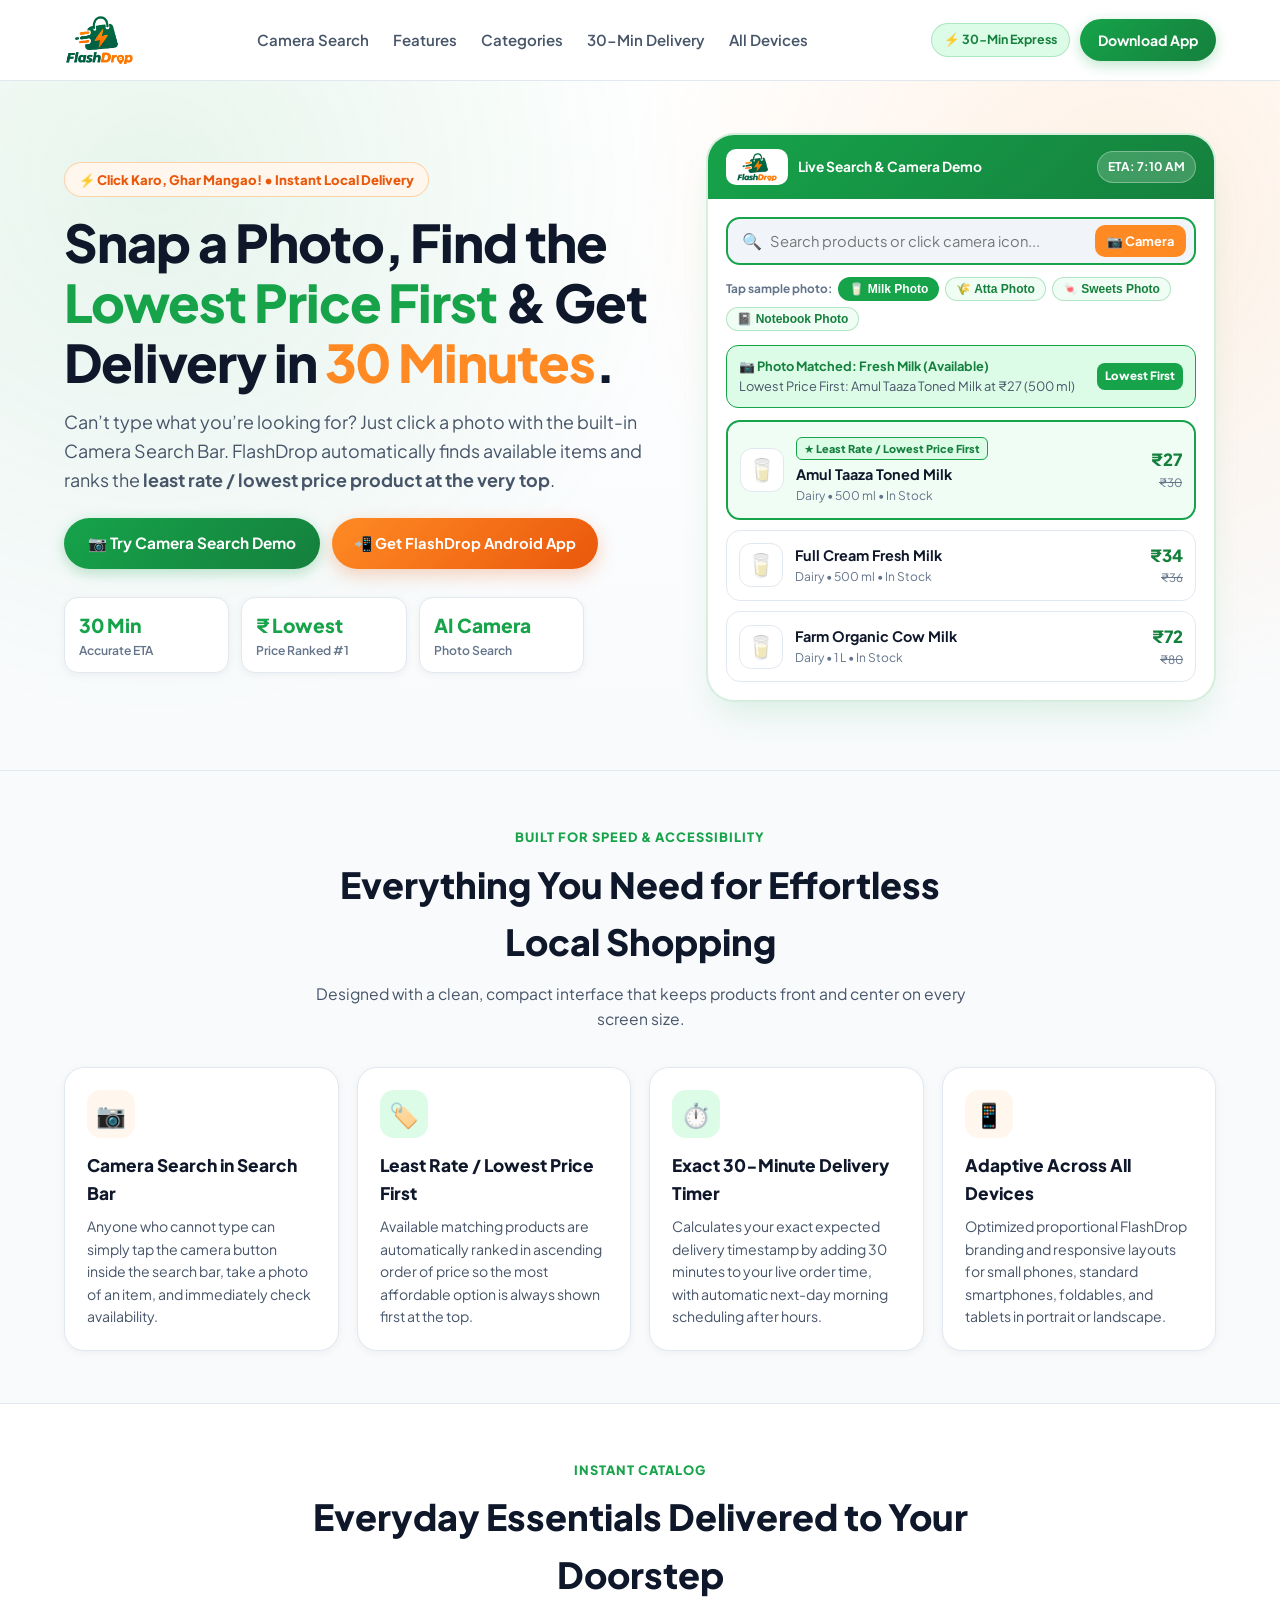
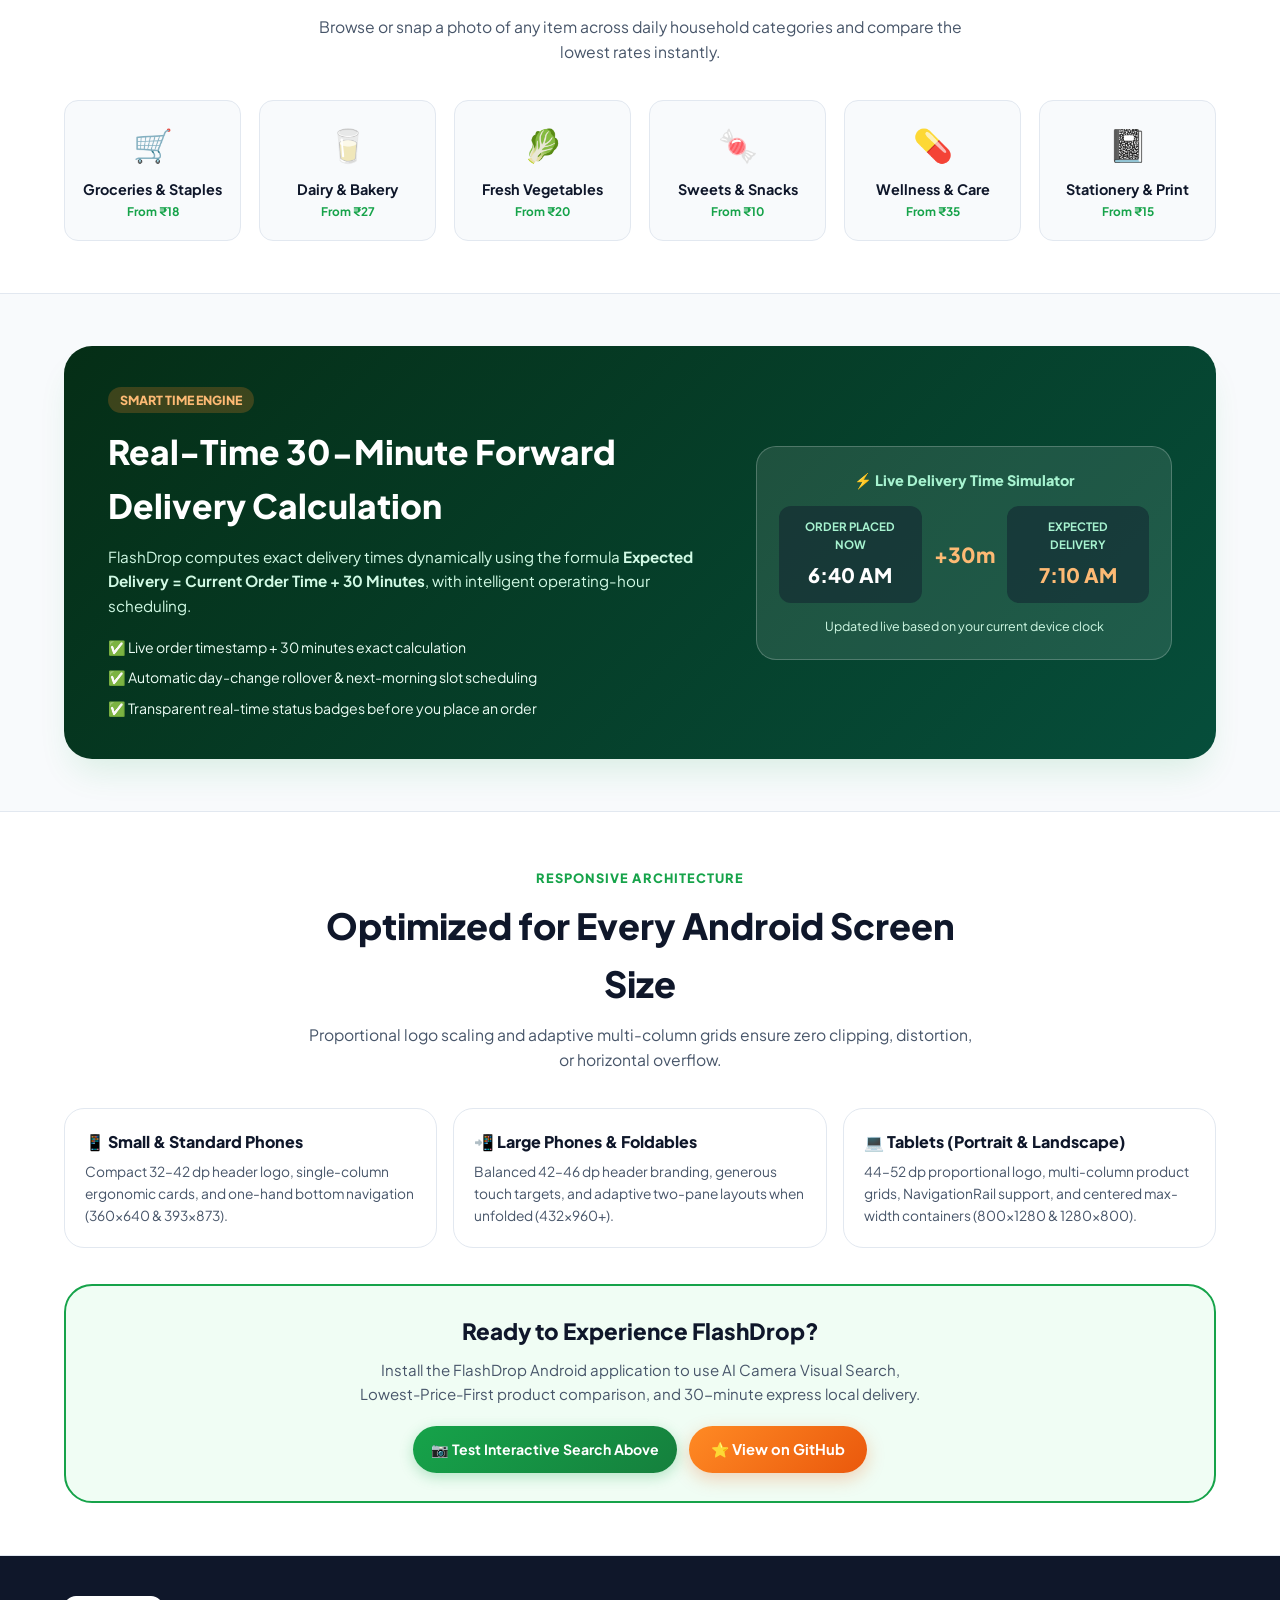
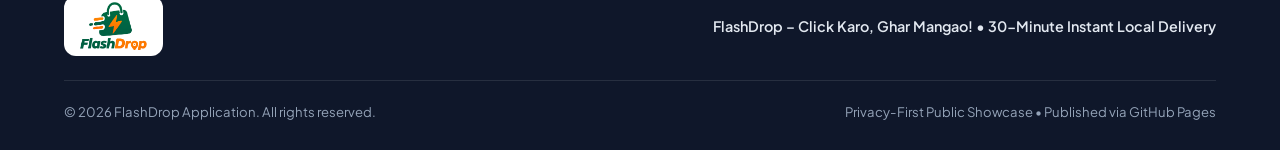
==== index.html @ 5004e1a6 "feat: add website storefront and core logic - Initialize FlashDrop website structure and styling - I" ====
<!DOCTYPE html>
<html lang="en">
<head>
  <meta charset="UTF-8" />
  <meta name="viewport" content="width=device-width, initial-scale=1.0, maximum-scale=5.0" />
  <title>FlashDrop – 30-Minute Instant Local Delivery | Click Karo, Ghar Mangao!</title>
  <meta name="description" content="FlashDrop is a fast 30-minute local delivery application featuring Camera Visual Search, Lowest-Price-First product ranking, and accurate 30-minute express delivery estimates." />
  <meta name="theme-color" content="#16A34A" />
  <link rel="icon" type="image/png" href="app/src/main/res/drawable/flashdrop_symbol_transparent.png" />
  <link rel="preconnect" href="https://fonts.googleapis.com" />
  <link rel="preconnect" href="https://fonts.gstatic.com" crossorigin />
  <link href="https://fonts.googleapis.com/css2?family=Plus+Jakarta+Sans:wght@400;500;600;700;800&display=swap" rel="stylesheet" />
  <style>
    :root {
      --green-primary: #16A34A;
      --green-dark: #15803D;
      --green-deep: #052E16;
      --green-soft: #DCFCE7;
      --green-tint: #F0FDF4;
      --orange-accent: #FF8A24;
      --orange-dark: #EA580C;
      --orange-soft: #FFF7ED;
      --surface-bg: #F8FAFC;
      --card-bg: #FFFFFF;
      --text-main: #0F172A;
      --text-secondary: #475569;
      --text-muted: #64748B;
      --border-light: #E2E8F0;
      --shadow-sm: 0 2px 8px rgba(15, 23, 42, 0.05);
      --shadow-md: 0 10px 25px -5px rgba(15, 23, 42, 0.08), 0 8px 10px -6px rgba(15, 23, 42, 0.04);
      --shadow-lg: 0 20px 35px -10px rgba(22, 163, 74, 0.14);
      --radius-md: 14px;
      --radius-lg: 20px;
      --radius-xl: 28px;
      --max-width: 1200px;
    }

    * {
      box-sizing: border-box;
      margin: 0;
      padding: 0;
    }

    html {
      scroll-behavior: smooth;
      overflow-x: hidden;
    }

    body {
      font-family: 'Plus Jakarta Sans', -apple-system, BlinkMacSystemFont, 'Segoe UI', Roboto, sans-serif;
      background-color: var(--surface-bg);
      color: var(--text-main);
      line-height: 1.6;
      overflow-x: hidden;
      -webkit-font-smoothing: antialiased;
    }

    /* Official Responsive FlashDrop Logo Sizing Rules */
    .brand-logo-img {
      height: 34px; /* Small mobile default (32-36px) */
      width: auto;
      object-fit: contain;
      display: block;
      flex-shrink: 0;
    }

    @media (min-width: 375px) {
      .brand-logo-img {
        height: 40px; /* Normal mobile (38-42px) */
      }
    }

    @media (min-width: 430px) {
      .brand-logo-img {
        height: 44px; /* Large mobile (42-46px) */
      }
    }

    @media (min-width: 768px) {
      .brand-logo-img {
        height: 48px; /* Tablet & Desktop (44-52px) */
      }
    }

    /* Compact Sticky Header */
    .site-header {
      position: sticky;
      top: 0;
      z-index: 100;
      background: rgba(255, 255, 255, 0.94);
      backdrop-filter: blur(12px);
      border-bottom: 1px solid var(--border-light);
    }

    .header-inner {
      max-width: var(--max-width);
      margin: 0 auto;
      padding: 10px 16px;
      display: flex;
      align-items: center;
      justify-content: space-between;
      gap: 12px;
    }

    .brand-link {
      display: inline-flex;
      align-items: center;
      gap: 10px;
      text-decoration: none;
      padding: 4px 0;
    }

    .nav-links {
      display: none;
      align-items: center;
      gap: 24px;
      list-style: none;
    }

    .nav-links a {
      text-decoration: none;
      color: var(--text-secondary);
      font-weight: 600;
      font-size: 0.94rem;
      transition: color 0.2s ease;
    }

    .nav-links a:hover {
      color: var(--green-primary);
    }

    .header-actions {
      display: flex;
      align-items: center;
      gap: 10px;
    }

    .badge-30min {
      display: none;
      align-items: center;
      gap: 6px;
      background: var(--green-soft);
      color: var(--green-dark);
      font-weight: 700;
      font-size: 0.78rem;
      padding: 6px 12px;
      border-radius: 999px;
      border: 1px solid rgba(22, 163, 74, 0.25);
    }

    .btn-primary {
      display: inline-flex;
      align-items: center;
      justify-content: center;
      gap: 8px;
      background: linear-gradient(135deg, var(--green-primary), var(--green-dark));
      color: #FFFFFF;
      font-weight: 700;
      font-size: 0.88rem;
      padding: 10px 18px;
      border-radius: 999px;
      text-decoration: none;
      border: none;
      cursor: pointer;
      box-shadow: 0 4px 14px rgba(22, 163, 74, 0.28);
      transition: transform 0.18s ease, box-shadow 0.18s ease;
      white-space: nowrap;
    }

    .btn-primary:hover {
      transform: translateY(-1px);
      box-shadow: 0 6px 20px rgba(22, 163, 74, 0.36);
    }

    .btn-orange {
      display: inline-flex;
      align-items: center;
      justify-content: center;
      gap: 8px;
      background: linear-gradient(135deg, var(--orange-accent), var(--orange-dark));
      color: #FFFFFF;
      font-weight: 700;
      font-size: 0.92rem;
      padding: 12px 22px;
      border-radius: 999px;
      text-decoration: none;
      border: none;
      cursor: pointer;
      box-shadow: 0 6px 18px rgba(234, 88, 12, 0.26);
      transition: transform 0.18s ease;
    }

    .btn-orange:hover {
      transform: translateY(-1px);
    }

    @media (min-width: 640px) {
      .badge-30min {
        display: inline-flex;
      }
      .header-inner {
        padding: 12px 24px;
      }
    }

    @media (min-width: 900px) {
      .nav-links {
        display: flex;
      }
    }

    /* Container */
    .container {
      max-width: var(--max-width);
      margin: 0 auto;
      padding: 0 16px;
    }

    @media (min-width: 640px) {
      .container {
        padding: 0 24px;
      }
    }

    /* Hero Section */
    .hero-section {
      padding: 28px 0 44px;
      background:
        radial-gradient(circle at 12% 15%, rgba(22, 163, 74, 0.10), transparent 42%),
        radial-gradient(circle at 88% 20%, rgba(255, 138, 36, 0.12), transparent 40%),
        linear-gradient(180deg, #FFFFFF 0%, #F8FAFC 100%);
      border-bottom: 1px solid var(--border-light);
    }

    .hero-grid {
      display: grid;
      grid-template-columns: 1fr;
      gap: 28px;
      align-items: center;
    }

    @media (min-width: 920px) {
      .hero-section {
        padding: 52px 0 68px;
      }
      .hero-grid {
        grid-template-columns: 1.08fr 0.92fr;
        gap: 44px;
      }
    }

    .hero-pill {
      display: inline-flex;
      align-items: center;
      gap: 8px;
      background: var(--orange-soft);
      color: var(--orange-dark);
      border: 1px solid rgba(255, 138, 36, 0.35);
      padding: 6px 14px;
      border-radius: 999px;
      font-size: 0.82rem;
      font-weight: 800;
      margin-bottom: 16px;
    }

    .hero-title {
      font-size: clamp(1.85rem, 4.5vw, 3.25rem);
      font-weight: 800;
      line-height: 1.15;
      letter-spacing: -0.02em;
      color: var(--text-main);
      margin-bottom: 16px;
    }

    .hero-title .text-green {
      color: var(--green-primary);
    }

    .hero-title .text-orange {
      color: var(--orange-accent);
    }

    .hero-subtitle {
      font-size: clamp(0.98rem, 2vw, 1.12rem);
      color: var(--text-secondary);
      margin-bottom: 24px;
      max-width: 580px;
    }

    .hero-cta-row {
      display: flex;
      flex-wrap: wrap;
      gap: 12px;
      margin-bottom: 28px;
    }

    .hero-stats {
      display: grid;
      grid-template-columns: repeat(3, 1fr);
      gap: 12px;
      max-width: 520px;
    }

    .stat-card {
      background: var(--card-bg);
      border: 1px solid var(--border-light);
      border-radius: var(--radius-md);
      padding: 12px 14px;
      box-shadow: var(--shadow-sm);
    }

    .stat-value {
      font-size: 1.2rem;
      font-weight: 800;
      color: var(--green-primary);
    }

    .stat-label {
      font-size: 0.76rem;
      color: var(--text-muted);
      font-weight: 600;
    }

    /* Interactive App Preview Card */
    .preview-shell {
      background: var(--card-bg);
      border-radius: var(--radius-xl);
      border: 2px solid rgba(22, 163, 74, 0.18);
      box-shadow: var(--shadow-lg);
      overflow: hidden;
    }

    .preview-topbar {
      background: linear-gradient(135deg, var(--green-primary), var(--green-dark));
      color: #FFFFFF;
      padding: 14px 18px;
      display: flex;
      align-items: center;
      justify-content: space-between;
      gap: 12px;
    }

    .preview-topbar-left {
      display: flex;
      align-items: center;
      gap: 10px;
    }

    .preview-logo-wrap {
      background: #FFFFFF;
      padding: 4px 10px;
      border-radius: 10px;
      display: inline-flex;
      align-items: center;
    }

    .preview-logo-wrap img {
      height: 28px;
      width: auto;
      object-fit: contain;
    }

    .live-eta-badge {
      background: rgba(255, 255, 255, 0.18);
      border: 1px solid rgba(255, 255, 255, 0.32);
      padding: 5px 10px;
      border-radius: 999px;
      font-size: 0.75rem;
      font-weight: 700;
      color: #FFFFFF;
    }

    .preview-body {
      padding: 18px;
    }

    /* Interactive Search & Camera Bar */
    .search-bar-box {
      display: flex;
      align-items: center;
      background: #F1F5F9;
      border: 2px solid var(--green-primary);
      border-radius: 14px;
      padding: 6px 8px 6px 14px;
      gap: 8px;
      margin-bottom: 12px;
    }

    .search-bar-box input {
      border: none;
      background: transparent;
      flex: 1;
      font-family: inherit;
      font-size: 0.92rem;
      color: var(--text-main);
      outline: none;
      min-width: 0;
    }

    .camera-search-btn {
      display: inline-flex;
      align-items: center;
      gap: 6px;
      background: var(--orange-accent);
      color: #FFFFFF;
      border: none;
      border-radius: 10px;
      padding: 8px 12px;
      font-family: inherit;
      font-size: 0.8rem;
      font-weight: 700;
      cursor: pointer;
      flex-shrink: 0;
      transition: background 0.2s ease;
    }

    .camera-search-btn:hover {
      background: var(--orange-dark);
    }

    .quick-photo-chips {
      display: flex;
      flex-wrap: wrap;
      gap: 6px;
      margin-bottom: 14px;
      align-items: center;
    }

    .quick-photo-label {
      font-size: 0.74rem;
      font-weight: 700;
      color: var(--text-muted);
    }

    .photo-chip {
      background: var(--green-tint);
      color: var(--green-dark);
      border: 1px solid rgba(22, 163, 74, 0.28);
      padding: 4px 10px;
      border-radius: 999px;
      font-size: 0.75rem;
      font-weight: 700;
      cursor: pointer;
      transition: all 0.15s ease;
    }

    .photo-chip:hover,
    .photo-chip.active {
      background: var(--green-primary);
      color: #FFFFFF;
    }

    .visual-status-banner {
      display: none;
      align-items: center;
      justify-content: space-between;
      gap: 10px;
      background: var(--green-soft);
      border: 1px solid var(--green-primary);
      border-radius: 12px;
      padding: 10px 12px;
      margin-bottom: 12px;
      font-size: 0.8rem;
    }

    .visual-status-banner.visible {
      display: flex;
    }

    .product-results-list {
      display: flex;
      flex-direction: column;
      gap: 10px;
    }

    .demo-product-card {
      display: flex;
      align-items: center;
      justify-content: space-between;
      gap: 12px;
      padding: 12px;
      border-radius: 14px;
      background: #FFFFFF;
      border: 1px solid var(--border-light);
      transition: border-color 0.2s ease;
    }

    .demo-product-card.top-lowest {
      border: 2px solid var(--green-primary);
      background: #F0FDF4;
    }

    .demo-product-left {
      display: flex;
      align-items: center;
      gap: 12px;
      min-width: 0;
    }

    .demo-product-icon {
      width: 44px;
      height: 44px;
      border-radius: 12px;
      background: #FFFFFF;
      border: 1px solid var(--border-light);
      display: flex;
      align-items: center;
      justify-content: center;
      font-size: 1.4rem;
      flex-shrink: 0;
    }

    .lowest-badge {
      display: inline-flex;
      align-items: center;
      gap: 4px;
      background: #DCFCE7;
      color: var(--green-dark);
      border: 1px solid var(--green-primary);
      font-size: 0.68rem;
      font-weight: 800;
      padding: 2px 7px;
      border-radius: 6px;
      margin-bottom: 3px;
    }

    .demo-product-name {
      font-weight: 700;
      font-size: 0.9rem;
      color: var(--text-main);
      white-space: nowrap;
      overflow: hidden;
      text-overflow: ellipsis;
    }

    .demo-product-meta {
      font-size: 0.75rem;
      color: var(--text-muted);
    }

    .demo-product-right {
      text-align: right;
      flex-shrink: 0;
    }

    .demo-price {
      font-size: 1.05rem;
      font-weight: 800;
      color: var(--green-dark);
    }

    .demo-mrp {
      font-size: 0.72rem;
      color: var(--text-muted);
      text-decoration: line-through;
    }

    /* Section Styling */
    .section {
      padding: 52px 0;
    }

    .section-alt {
      background: #FFFFFF;
      border-top: 1px solid var(--border-light);
      border-bottom: 1px solid var(--border-light);
    }

    .section-header {
      text-align: center;
      max-width: 680px;
      margin: 0 auto 36px;
    }

    .section-eyebrow {
      display: inline-block;
      color: var(--green-primary);
      font-weight: 800;
      font-size: 0.8rem;
      text-transform: uppercase;
      letter-spacing: 0.08em;
      margin-bottom: 8px;
    }

    .section-title {
      font-size: clamp(1.5rem, 3.2vw, 2.25rem);
      font-weight: 800;
      color: var(--text-main);
      margin-bottom: 10px;
    }

    .section-desc {
      color: var(--text-secondary);
      font-size: 0.98rem;
    }

    /* Responsive Feature Grid (1 col mobile, 2 col tablet, 4 col desktop) */
    .features-grid {
      display: grid;
      grid-template-columns: 1fr;
      gap: 18px;
    }

    @media (min-width: 640px) {
      .features-grid {
        grid-template-columns: repeat(2, 1fr);
      }
    }

    @media (min-width: 1024px) {
      .features-grid {
        grid-template-columns: repeat(4, 1fr);
      }
    }

    .feature-card {
      background: var(--card-bg);
      border: 1px solid var(--border-light);
      border-radius: var(--radius-lg);
      padding: 22px;
      box-shadow: var(--shadow-sm);
      transition: transform 0.2s ease, box-shadow 0.2s ease;
    }

    .feature-card:hover {
      transform: translateY(-3px);
      box-shadow: var(--shadow-md);
    }

    .feature-icon {
      width: 48px;
      height: 48px;
      border-radius: 14px;
      display: inline-flex;
      align-items: center;
      justify-content: center;
      font-size: 1.5rem;
      margin-bottom: 14px;
    }

    .feature-icon.green {
      background: var(--green-soft);
      color: var(--green-dark);
    }

    .feature-icon.orange {
      background: var(--orange-soft);
      color: var(--orange-dark);
    }

    .feature-card h3 {
      font-size: 1.08rem;
      font-weight: 800;
      margin-bottom: 8px;
      color: var(--text-main);
    }

    .feature-card p {
      font-size: 0.88rem;
      color: var(--text-secondary);
    }

    /* Categories Grid */
    .categories-grid {
      display: grid;
      grid-template-columns: repeat(2, 1fr);
      gap: 14px;
    }

    @media (min-width: 640px) {
      .categories-grid {
        grid-template-columns: repeat(3, 1fr);
        gap: 18px;
      }
    }

    @media (min-width: 1024px) {
      .categories-grid {
        grid-template-columns: repeat(6, 1fr);
      }
    }

    .category-tile {
      background: var(--surface-bg);
      border: 1px solid var(--border-light);
      border-radius: var(--radius-md);
      padding: 18px 12px;
      text-align: center;
      transition: border-color 0.2s ease, transform 0.2s ease;
    }

    .category-tile:hover {
      border-color: var(--green-primary);
      transform: translateY(-2px);
    }

    .category-emoji {
      font-size: 2rem;
      margin-bottom: 8px;
      display: block;
    }

    .category-name {
      font-weight: 700;
      font-size: 0.9rem;
      color: var(--text-main);
      margin-bottom: 2px;
    }

    .category-tag {
      font-size: 0.74rem;
      color: var(--green-primary);
      font-weight: 700;
    }

    /* Smart Delivery Calculator Section */
    .delivery-showcase {
      display: grid;
      grid-template-columns: 1fr;
      gap: 24px;
      background: linear-gradient(135deg, var(--green-deep), #064E3B);
      color: #FFFFFF;
      border-radius: var(--radius-xl);
      padding: 28px 22px;
      box-shadow: var(--shadow-lg);
    }

    @media (min-width: 768px) {
      .delivery-showcase {
        grid-template-columns: 1.2fr 0.8fr;
        padding: 40px 44px;
        align-items: center;
      }
    }

    .delivery-clock-card {
      background: rgba(255, 255, 255, 0.1);
      border: 1px solid rgba(255, 255, 255, 0.22);
      border-radius: var(--radius-lg);
      padding: 22px;
      text-align: center;
    }

    .clock-row {
      display: flex;
      justify-content: space-around;
      align-items: center;
      gap: 12px;
      margin: 14px 0;
    }

    .clock-box {
      background: rgba(15, 23, 42, 0.45);
      padding: 12px 14px;
      border-radius: 12px;
      flex: 1;
    }

    .clock-label {
      font-size: 0.72rem;
      color: #A7F3D0;
      text-transform: uppercase;
      font-weight: 700;
    }

    .clock-val {
      font-size: 1.25rem;
      font-weight: 800;
      color: #FFFFFF;
      margin-top: 4px;
    }

    .clock-val.orange {
      color: #FDBA74;
    }

    /* Responsive Multi-Device Compatibility Strip */
    .devices-grid {
      display: grid;
      grid-template-columns: 1fr;
      gap: 16px;
    }

    @media (min-width: 768px) {
      .devices-grid {
        grid-template-columns: repeat(3, 1fr);
      }
    }

    .device-card {
      background: var(--card-bg);
      border: 1px solid var(--border-light);
      border-radius: var(--radius-lg);
      padding: 20px;
    }

    .device-card h4 {
      font-size: 1rem;
      font-weight: 800;
      margin-bottom: 6px;
      color: var(--text-main);
    }

    .device-card p {
      font-size: 0.86rem;
      color: var(--text-secondary);
    }

    /* Footer */
    .site-footer {
      background: #0F172A;
      color: #CBD5E1;
      padding: 40px 0 28px;
    }

    .footer-inner {
      display: flex;
      flex-direction: column;
      gap: 20px;
      align-items: flex-start;
      justify-content: space-between;
      border-bottom: 1px solid rgba(255, 255, 255, 0.1);
      padding-bottom: 24px;
      margin-bottom: 20px;
    }

    @media (min-width: 640px) {
      .footer-inner {
        flex-direction: row;
        align-items: center;
      }
    }

    .footer-logo-box {
      background: #FFFFFF;
      padding: 6px 14px;
      border-radius: 12px;
      display: inline-flex;
      align-items: center;
    }

    .footer-bottom {
      display: flex;
      flex-wrap: wrap;
      justify-content: space-between;
      gap: 12px;
      font-size: 0.82rem;
      color: #94A3B8;
    }

    #cameraFileInput {
      display: none;
    }
  </style>
</head>
<body>

  <!-- Compact Responsive Header with Official FlashDrop Logo -->
  <header class="site-header">
    <div class="header-inner">
      <a href="#" class="brand-link" aria-label="FlashDrop Home">
        <img
          src="app/src/main/res/drawable/flashdrop_official_logo_transparent.png"
          onerror="if(!this.dataset.t1){this.dataset.t1=1;this.src='../app/src/main/res/drawable/flashdrop_official_logo_transparent.png';}else if(!this.dataset.t2){this.dataset.t2=1;this.src='public/assets/aistudio/logo_1_c41463e7.png';}else if(!this.dataset.t3){this.dataset.t3=1;this.src='file:///android_res/drawable/flashdrop_official_logo_transparent.png';}"
          alt="FlashDrop Official Logo"
          class="brand-logo-img"
        />
      </a>

      <ul class="nav-links">
        <li><a href="#visual-search">Camera Search</a></li>
        <li><a href="#features">Features</a></li>
        <li><a href="#categories">Categories</a></li>
        <li><a href="#smart-delivery">30-Min Delivery</a></li>
        <li><a href="#responsive">All Devices</a></li>
      </ul>

      <div class="header-actions">
        <span class="badge-30min">⚡ 30-Min Express</span>
        <a href="#download" class="btn-primary">Download App</a>
      </div>
    </div>
  </header>

  <!-- Hero Section -->
  <section class="hero-section">
    <div class="container">
      <div class="hero-grid">
        <div>
          <div class="hero-pill">⚡ Click Karo, Ghar Mangao! • Instant Local Delivery</div>
          <h1 class="hero-title">
            Snap a Photo, Find the <span class="text-green">Lowest Price First</span> &amp; Get Delivery in <span class="text-orange">30 Minutes</span>.
          </h1>
          <p class="hero-subtitle">
            Can’t type what you’re looking for? Just click a photo with the built-in Camera Search Bar. FlashDrop automatically finds available items and ranks the <strong>least rate / lowest price product at the very top</strong>.
          </p>

          <div class="hero-cta-row">
            <a href="#visual-search" class="btn-primary" style="padding: 13px 24px; font-size: 0.96rem;">
              📷 Try Camera Search Demo
            </a>
            <a href="#download" class="btn-orange">
              📲 Get FlashDrop Android App
            </a>
          </div>

          <div class="hero-stats">
            <div class="stat-card">
              <div class="stat-value">30 Min</div>
              <div class="stat-label">Accurate ETA</div>
            </div>
            <div class="stat-card">
              <div class="stat-value">₹ Lowest</div>
              <div class="stat-label">Price Ranked #1</div>
            </div>
            <div class="stat-card">
              <div class="stat-value">AI Camera</div>
              <div class="stat-label">Photo Search</div>
            </div>
          </div>
        </div>

        <!-- Interactive Camera Visual Search & Lowest-Price-First Demo -->
        <div id="visual-search" class="preview-shell">
          <div class="preview-topbar">
            <div class="preview-topbar-left">
              <div class="preview-logo-wrap">
                <img
                  src="app/src/main/res/drawable/flashdrop_official_logo_transparent.png"
                  onerror="if(!this.dataset.t1){this.dataset.t1=1;this.src='../app/src/main/res/drawable/flashdrop_official_logo_transparent.png';}else if(!this.dataset.t2){this.dataset.t2=1;this.src='public/assets/aistudio/logo_1_c41463e7.png';}else if(!this.dataset.t3){this.dataset.t3=1;this.src='file:///android_res/drawable/flashdrop_official_logo_transparent.png';}"
                  alt="FlashDrop"
                />
              </div>
              <span style="font-weight: 700; font-size: 0.86rem;">Live Search &amp; Camera Demo</span>
            </div>
            <span class="live-eta-badge" id="headerLiveEta">ETA: 30 Mins</span>
          </div>

          <div class="preview-body">
            <div class="search-bar-box">
              <span>🔍</span>
              <input
                type="text"
                id="demoSearchInput"
                placeholder="Search products or click camera icon..."
                aria-label="Search products"
              />
              <input type="file" id="cameraFileInput" accept="image/*" capture="environment" />
              <button type="button" class="camera-search-btn" id="cameraTriggerBtn" title="Click photo to search">
                📷 Camera
              </button>
            </div>

            <div class="quick-photo-chips">
              <span class="quick-photo-label">Tap sample photo:</span>
              <button type="button" class="photo-chip active" data-query="milk">🥛 Milk Photo</button>
              <button type="button" class="photo-chip" data-query="atta">🌾 Atta Photo</button>
              <button type="button" class="photo-chip" data-query="sweets">🍬 Sweets Photo</button>
              <button type="button" class="photo-chip" data-query="notebook">📓 Notebook Photo</button>
            </div>

            <div id="visualBanner" class="visual-status-banner visible">
              <div>
                <strong id="visualBannerTitle" style="color: var(--green-dark); display: block;">
                  📷 Photo Matched: Fresh Milk (Available)
                </strong>
                <span id="visualBannerSub" style="color: var(--text-secondary);">
                  Sorted automatically with Least Rate / Lowest Price at #1
                </span>
              </div>
              <span style="background:#16A34A;color:#fff;padding:4px 8px;border-radius:8px;font-weight:800;font-size:0.72rem;">
                Lowest First
              </span>
            </div>

            <div id="productResultsContainer" class="product-results-list"></div>
          </div>
        </div>
      </div>
    </div>
  </section>

  <!-- Key App Features Section -->
  <section id="features" class="section">
    <div class="container">
      <div class="section-header">
        <span class="section-eyebrow">Built for Speed &amp; Accessibility</span>
        <h2 class="section-title">Everything You Need for Effortless Local Shopping</h2>
        <p class="section-desc">
          Designed with a clean, compact interface that keeps products front and center on every screen size.
        </p>
      </div>

      <div class="features-grid">
        <div class="feature-card">
          <div class="feature-icon orange">📷</div>
          <h3>Camera Search in Search Bar</h3>
          <p>
            Anyone who cannot type can simply tap the camera button inside the search bar, take a photo of an item, and immediately check availability.
          </p>
        </div>

        <div class="feature-card">
          <div class="feature-icon green">🏷️</div>
          <h3>Least Rate / Lowest Price First</h3>
          <p>
            Available matching products are automatically ranked in ascending order of price so the most affordable option is always shown first at the top.
          </p>
        </div>

        <div class="feature-card">
          <div class="feature-icon green">⏱️</div>
          <h3>Exact 30-Minute Delivery Timer</h3>
          <p>
            Calculates your exact expected delivery timestamp by adding 30 minutes to your live order time, with automatic next-day morning scheduling after hours.
          </p>
        </div>

        <div class="feature-card">
          <div class="feature-icon orange">📱</div>
          <h3>Adaptive Across All Devices</h3>
          <p>
            Optimized proportional FlashDrop branding and responsive layouts for small phones, standard smartphones, foldables, and tablets in portrait or landscape.
          </p>
        </div>
      </div>
    </div>
  </section>

  <!-- Product Categories Section (Purely Generic Product Categories) -->
  <section id="categories" class="section section-alt">
    <div class="container">
      <div class="section-header">
        <span class="section-eyebrow">Instant Catalog</span>
        <h2 class="section-title">Everyday Essentials Delivered to Your Doorstep</h2>
        <p class="section-desc">
          Browse or snap a photo of any item across daily household categories and compare the lowest rates instantly.
        </p>
      </div>

      <div class="categories-grid">
        <div class="category-tile">
          <span class="category-emoji">🛒</span>
          <div class="category-name">Groceries &amp; Staples</div>
          <div class="category-tag">From ₹18</div>
        </div>
        <div class="category-tile">
          <span class="category-emoji">🥛</span>
          <div class="category-name">Dairy &amp; Bakery</div>
          <div class="category-tag">From ₹27</div>
        </div>
        <div class="category-tile">
          <span class="category-emoji">🥬</span>
          <div class="category-name">Fresh Vegetables</div>
          <div class="category-tag">From ₹20</div>
        </div>
        <div class="category-tile">
          <span class="category-emoji">🍬</span>
          <div class="category-name">Sweets &amp; Snacks</div>
          <div class="category-tag">From ₹10</div>
        </div>
        <div class="category-tile">
          <span class="category-emoji">💊</span>
          <div class="category-name">Wellness &amp; Care</div>
          <div class="category-tag">From ₹35</div>
        </div>
        <div class="category-tile">
          <span class="category-emoji">📓</span>
          <div class="category-name">Stationery &amp; Print</div>
          <div class="category-tag">From ₹15</div>
        </div>
      </div>
    </div>
  </section>

  <!-- Live 30-Minute Smart Delivery Calculator Section -->
  <section id="smart-delivery" class="section">
    <div class="container">
      <div class="delivery-showcase">
        <div>
          <span style="background:rgba(255,138,36,0.22);color:#FDBA74;padding:5px 12px;border-radius:999px;font-size:0.78rem;font-weight:800;">
            SMART TIME ENGINE
          </span>
          <h2 style="font-size: clamp(1.45rem, 3vw, 2.1rem); font-weight: 800; margin: 14px 0 12px;">
            Real-Time 30-Minute Forward Delivery Calculation
          </h2>
          <p style="color: #D1FAE5; font-size: 0.95rem; margin-bottom: 18px;">
            FlashDrop computes exact delivery times dynamically using the formula <strong>Expected Delivery = Current Order Time + 30 Minutes</strong>, with intelligent operating-hour scheduling.
          </p>
          <ul style="list-style: none; display: grid; gap: 8px; font-size: 0.88rem; color: #ECFDF5;">
            <li>✅ Live order timestamp + 30 minutes exact calculation</li>
            <li>✅ Automatic day-change rollover &amp; next-morning slot scheduling</li>
            <li>✅ Transparent real-time status badges before you place an order</li>
          </ul>
        </div>

        <div class="delivery-clock-card">
          <div style="font-weight: 800; font-size: 0.9rem; color: #A7F3D0;">
            ⚡ Live Delivery Time Simulator
          </div>
          <div class="clock-row">
            <div class="clock-box">
              <div class="clock-label">Order Placed Now</div>
              <div class="clock-val" id="liveOrderTime">--:--</div>
            </div>
            <div style="font-size: 1.3rem; font-weight: 800; color: #FDBA74;">+30m</div>
            <div class="clock-box">
              <div class="clock-label">Expected Delivery</div>
              <div class="clock-val orange" id="liveDeliveryTime">--:--</div>
            </div>
          </div>
          <p style="font-size: 0.78rem; color: #D1FAE5;">
            Updated live based on your current device clock
          </p>
        </div>
      </div>
    </div>
  </section>

  <!-- Responsive Layout & GitHub Download Section -->
  <section id="responsive" class="section section-alt">
    <div class="container">
      <div class="section-header">
        <span class="section-eyebrow">Responsive Architecture</span>
        <h2 class="section-title">Optimized for Every Android Screen Size</h2>
        <p class="section-desc">
          Proportional logo scaling and adaptive multi-column grids ensure zero clipping, distortion, or horizontal overflow.
        </p>
      </div>

      <div class="devices-grid">
        <div class="device-card">
          <h4>📱 Small &amp; Standard Phones</h4>
          <p>Compact 32–42 dp header logo, single-column ergonomic cards, and one-hand bottom navigation (360×640 &amp; 393×873).</p>
        </div>
        <div class="device-card">
          <h4>📲 Large Phones &amp; Foldables</h4>
          <p>Balanced 42–46 dp header branding, generous touch targets, and adaptive two-pane layouts when unfolded (432×960+).</p>
        </div>
        <div class="device-card">
          <h4>💻 Tablets (Portrait &amp; Landscape)</h4>
          <p>44–52 dp proportional logo, multi-column product grids, NavigationRail support, and centered max-width containers (800×1280 &amp; 1280×800).</p>
        </div>
      </div>

      <!-- Download Callout -->
      <div id="download" style="margin-top: 36px; background: var(--green-tint); border: 2px solid var(--green-primary); border-radius: var(--radius-xl); padding: 28px 24px; text-align: center;">
        <h3 style="font-size: 1.4rem; font-weight: 800; margin-bottom: 8px; color: var(--text-main);">
          Ready to Experience FlashDrop?
        </h3>
        <p style="color: var(--text-secondary); font-size: 0.94rem; max-width: 560px; margin: 0 auto 20px;">
          Install the FlashDrop Android application to use AI Camera Visual Search, Lowest-Price-First product comparison, and 30-minute express local delivery.
        </p>
        <div style="display: flex; flex-wrap: wrap; justify-content: center; gap: 12px;">
          <a href="#visual-search" class="btn-primary">📷 Test Interactive Search Above</a>
          <a href="https://github.com" target="_blank" rel="noopener noreferrer" class="btn-orange">⭐ View on GitHub</a>
        </div>
      </div>
    </div>
  </section>

  <!-- Clean Public Footer (Zero Admin, Shopkeeper, or Customer Data) -->
  <footer class="site-footer">
    <div class="container">
      <div class="footer-inner">
        <div class="footer-logo-box">
          <img
            src="app/src/main/res/drawable/flashdrop_official_logo_transparent.png"
            onerror="if(!this.dataset.t1){this.dataset.t1=1;this.src='../app/src/main/res/drawable/flashdrop_official_logo_transparent.png';}else if(!this.dataset.t2){this.dataset.t2=1;this.src='public/assets/aistudio/logo_1_c41463e7.png';}else if(!this.dataset.t3){this.dataset.t3=1;this.src='file:///android_res/drawable/flashdrop_official_logo_transparent.png';}"
            alt="FlashDrop Official Logo"
            class="brand-logo-img"
          />
        </div>
        <div style="font-size: 0.9rem; color: #E2E8F0; font-weight: 600;">
          FlashDrop – Click Karo, Ghar Mangao! • 30-Minute Instant Local Delivery
        </div>
      </div>
      <div class="footer-bottom">
        <span>© 2026 FlashDrop Application. All rights reserved.</span>
        <span>Privacy-First Public Showcase • Published via GitHub Pages</span>
      </div>
    </div>
  </footer>

  <!-- Interactive Script for Lowest-Price-First Camera Search & 30-Min Delivery Clock -->
  <script>
    (function () {
      // Public generic sample catalog (zero shop, shopkeeper, admin, or customer personal data)
      const catalog = [
        { id: 'm1', name: 'Amul Taaza Toned Milk', category: 'Dairy', unit: '500 ml', price: 27, mrp: 30, inStock: true, icon: '🥛', keywords: ['milk', 'dairy', 'amul', 'taaza'] },
        { id: 'm2', name: 'Full Cream Fresh Milk', category: 'Dairy', unit: '500 ml', price: 34, mrp: 36, inStock: true, icon: '🥛', keywords: ['milk', 'dairy', 'cream'] },
        { id: 'm3', name: 'Farm Organic Cow Milk', category: 'Dairy', unit: '1 L', price: 72, mrp: 80, inStock: true, icon: '🥛', keywords: ['milk', 'dairy', 'organic'] },
        { id: 'a1', name: 'Chakki Fresh Whole Wheat Atta', category: 'Groceries', unit: '1 kg', price: 44, mrp: 52, inStock: true, icon: '🌾', keywords: ['atta', 'flour', 'wheat', 'groceries'] },
        { id: 'a2', name: 'Premium Sharbati Wheat Atta', category: 'Groceries', unit: '5 kg', price: 215, mrp: 245, inStock: true, icon: '🌾', keywords: ['atta', 'flour', 'wheat', 'groceries'] },
        { id: 's1', name: 'Classic Glucose Biscuit Pack', category: 'Sweets & Snacks', unit: '100 g', price: 10, mrp: 12, inStock: true, icon: '🍪', keywords: ['sweets', 'biscuit', 'snack'] },
        { id: 's2', name: 'Fresh Milk Pedha Box', category: 'Sweets & Snacks', unit: '250 g', price: 110, mrp: 130, inStock: true, icon: '🍬', keywords: ['sweets', 'pedha', 'mithai'] },
        { id: 'n1', name: 'Ruled A4 Student Notebook', category: 'Stationery', unit: '120 Pages', price: 28, mrp: 35, inStock: true, icon: '📓', keywords: ['notebook', 'stationery', 'copy', 'book'] },
        { id: 'n2', name: 'Spiral Register Notebook', category: 'Stationery', unit: '240 Pages', price: 65, mrp: 80, inStock: true, icon: '📘', keywords: ['notebook', 'stationery', 'register'] }
      ];

      const searchInput = document.getElementById('demoSearchInput');
      const resultsContainer = document.getElementById('productResultsContainer');
      const visualBanner = document.getElementById('visualBanner');
      const visualBannerTitle = document.getElementById('visualBannerTitle');
      const visualBannerSub = document.getElementById('visualBannerSub');
      const chips = document.querySelectorAll('.photo-chip');
      const cameraBtn = document.getElementById('cameraTriggerBtn');
      const cameraFileInput = document.getElementById('cameraFileInput');

      function sortLowestPriceFirst(items) {
        return items.slice().sort(function (a, b) {
          if (a.inStock !== b.inStock) return a.inStock ? -1 : 1;
          return a.price - b.price;
        });
      }

      function renderProducts(query, fromPhotoLabel) {
        const clean = (query || '').trim().toLowerCase();
        let matched = catalog.filter(function (item) {
          if (!clean) return true;
          return (
            item.name.toLowerCase().includes(clean) ||
            item.category.toLowerCase().includes(clean) ||
            item.keywords.some(function (k) { return k.includes(clean) || clean.includes(k); })
          );
        });

        if (matched.length === 0) {
          matched = catalog;
        }

        const sorted = sortLowestPriceFirst(matched).slice(0, 3);
        const lowest = sorted[0];

        if (fromPhotoLabel && lowest) {
          visualBanner.classList.add('visible');
          visualBannerTitle.textContent = '📷 Photo Matched: ' + fromPhotoLabel + ' (Available)';
          visualBannerSub.textContent = 'Lowest Price First: ' + lowest.name + ' at ₹' + lowest.price + ' (' + lowest.unit + ')';
        } else if (clean && lowest) {
          visualBanner.classList.add('visible');
          visualBannerTitle.textContent = '🔍 Search Results Ranked by Lowest Price First';
          visualBannerSub.textContent = 'Top Cheapest Available: ' + lowest.name + ' at ₹' + lowest.price;
        } else {
          visualBanner.classList.remove('visible');
        }

        resultsContainer.innerHTML = sorted.map(function (item, idx) {
          const isLowest = idx === 0 && item.inStock;
          return (
            '<div class="demo-product-card ' + (isLowest ? 'top-lowest' : '') + '">' +
              '<div class="demo-product-left">' +
                '<div class="demo-product-icon">' + item.icon + '</div>' +
                '<div>' +
                  (isLowest ? '<div class="lowest-badge">★ Least Rate / Lowest Price First</div>' : '') +
                  '<div class="demo-product-name">' + item.name + '</div>' +
                  '<div class="demo-product-meta">' + item.category + ' • ' + item.unit + ' • In Stock</div>' +
                '</div>' +
              '</div>' +
              '<div class="demo-product-right">' +
                '<div class="demo-price">₹' + item.price + '</div>' +
                '<div class="demo-mrp">₹' + item.mrp + '</div>' +
              '</div>' +
            '</div>'
          );
        }).join('');
      }

      chips.forEach(function (chip) {
        chip.addEventListener('click', function () {
          chips.forEach(function (c) { c.classList.remove('active'); });
          chip.classList.add('active');
          const q = chip.getAttribute('data-query');
          searchInput.value = q;
          renderProducts(q, chip.textContent.replace('Photo', '').trim());
        });
      });

      searchInput.addEventListener('input', function () {
        chips.forEach(function (c) { c.classList.remove('active'); });
        renderProducts(searchInput.value, '');
      });

      cameraBtn.addEventListener('click', function () {
        cameraFileInput.click();
      });

      cameraFileInput.addEventListener('change', function (e) {
        const file = e.target.files && e.target.files[0];
        if (!file) return;
        const nameLower = file.name.toLowerCase();
        let detectedQuery = 'milk';
        let label = 'Uploaded Product Photo';
        if (nameLower.includes('atta') || nameLower.includes('flour')) {
          detectedQuery = 'atta';
          label = 'Wheat Atta';
        } else if (nameLower.includes('sweet') || nameLower.includes('biscuit')) {
          detectedQuery = 'sweets';
          label = 'Sweets / Snacks';
        } else if (nameLower.includes('book') || nameLower.includes('note')) {
          detectedQuery = 'notebook';
          label = 'Stationery Notebook';
        }
        searchInput.value = detectedQuery;
        renderProducts(detectedQuery, label);
      });

      // Initial render showing "milk" photo match with lowest rate first
      renderProducts('milk', 'Fresh Milk');

      // Live 30-Minute Forward Delivery Calculator
      function formatAmPm(date) {
        let hours = date.getHours();
        const minutes = date.getMinutes();
        const ampm = hours >= 12 ? 'PM' : 'AM';
        hours = hours % 12;
        hours = hours ? hours : 12;
        const minStr = minutes < 10 ? '0' + minutes : '' + minutes;
        return hours + ':' + minStr + ' ' + ampm;
      }

      function updateDeliveryClock() {
        const now = new Date();
        const eta = new Date(now.getTime() + 30 * 60 * 1000);
        const nowFormatted = formatAmPm(now);
        const etaFormatted = formatAmPm(eta);
        const orderEl = document.getElementById('liveOrderTime');
        const deliveryEl = document.getElementById('liveDeliveryTime');
        const headerEtaEl = document.getElementById('headerLiveEta');
        if (orderEl) orderEl.textContent = nowFormatted;
        if (deliveryEl) deliveryEl.textContent = etaFormatted;
        if (headerEtaEl) headerEtaEl.textContent = 'ETA: ' + etaFormatted;
      }

      updateDeliveryClock();
      setInterval(updateDeliveryClock, 15000);
    })();
  </script>
</body>
</html>
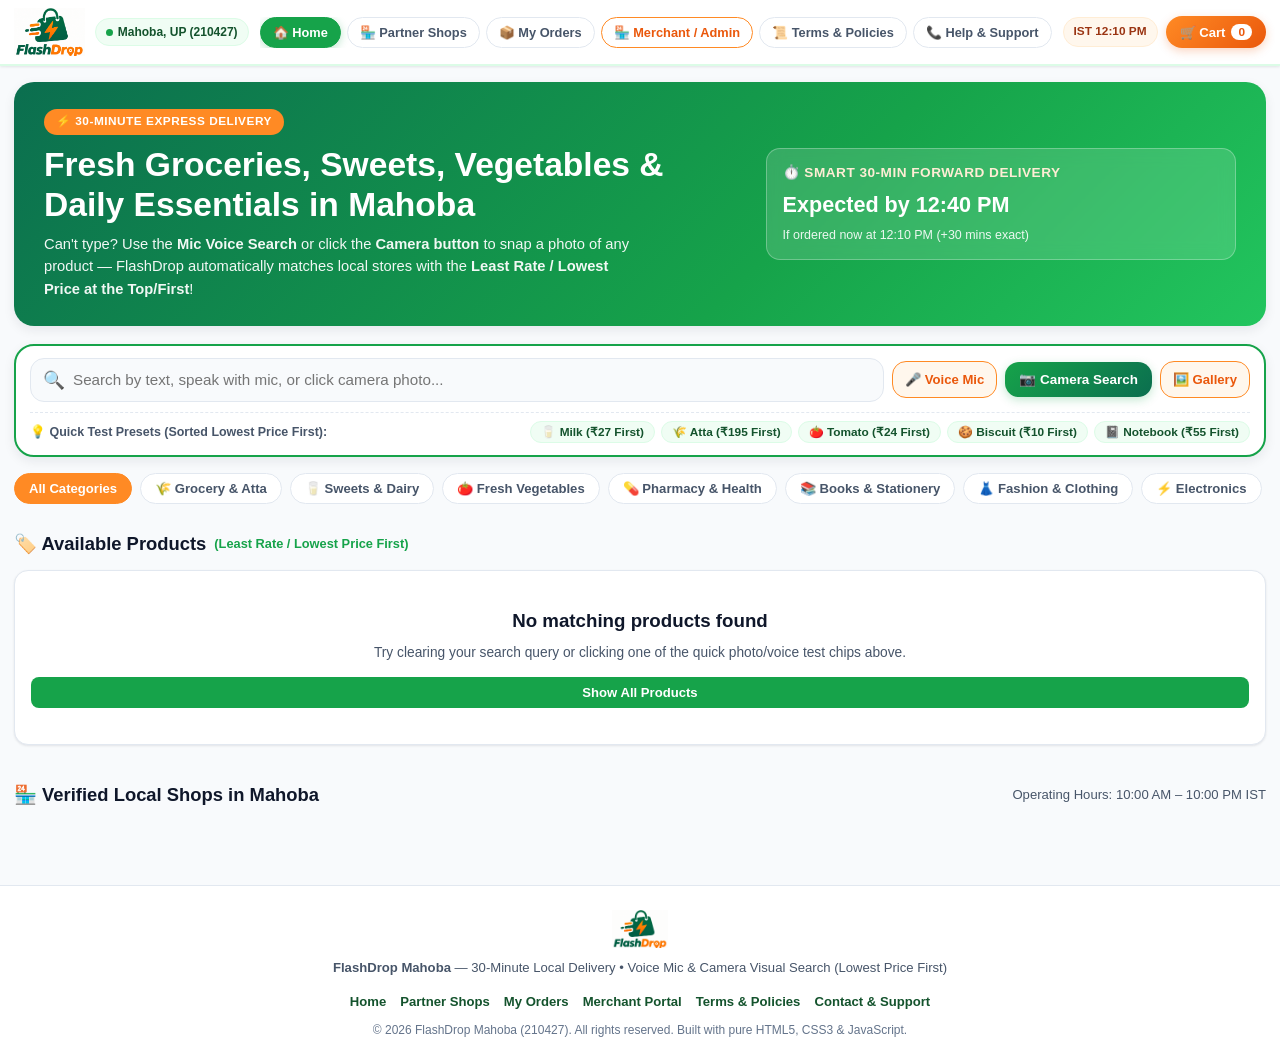
==== commit 8b2f3e97: "feat(ui): add multi-shop price comparison component Implement MultiShopPriceComparisonCard to enable" ====
--- a/index.html
+++ b/index.html
@@ -2,1338 +2,504 @@
 <html lang="en">
 <head>
   <meta charset="UTF-8" />
-  <meta name="viewport" content="width=device-width, initial-scale=1.0, maximum-scale=5.0" />
-  <title>FlashDrop – 30-Minute Instant Local Delivery | Click Karo, Ghar Mangao!</title>
-  <meta name="description" content="FlashDrop is a fast 30-minute local delivery application featuring Camera Visual Search, Lowest-Price-First product ranking, and accurate 30-minute express delivery estimates." />
-  <meta name="theme-color" content="#16A34A" />
-  <link rel="icon" type="image/png" href="app/src/main/res/drawable/flashdrop_symbol_transparent.png" />
-  <link rel="preconnect" href="https://fonts.googleapis.com" />
-  <link rel="preconnect" href="https://fonts.gstatic.com" crossorigin />
-  <link href="https://fonts.googleapis.com/css2?family=Plus+Jakarta+Sans:wght@400;500;600;700;800&display=swap" rel="stylesheet" />
-  <style>
-    :root {
-      --green-primary: #16A34A;
-      --green-dark: #15803D;
-      --green-deep: #052E16;
-      --green-soft: #DCFCE7;
-      --green-tint: #F0FDF4;
-      --orange-accent: #FF8A24;
-      --orange-dark: #EA580C;
-      --orange-soft: #FFF7ED;
-      --surface-bg: #F8FAFC;
-      --card-bg: #FFFFFF;
-      --text-main: #0F172A;
-      --text-secondary: #475569;
-      --text-muted: #64748B;
-      --border-light: #E2E8F0;
-      --shadow-sm: 0 2px 8px rgba(15, 23, 42, 0.05);
-      --shadow-md: 0 10px 25px -5px rgba(15, 23, 42, 0.08), 0 8px 10px -6px rgba(15, 23, 42, 0.04);
-      --shadow-lg: 0 20px 35px -10px rgba(22, 163, 74, 0.14);
-      --radius-md: 14px;
-      --radius-lg: 20px;
-      --radius-xl: 28px;
-      --max-width: 1200px;
-    }
-
-    * {
-      box-sizing: border-box;
-      margin: 0;
-      padding: 0;
-    }
-
-    html {
-      scroll-behavior: smooth;
-      overflow-x: hidden;
-    }
-
-    body {
-      font-family: 'Plus Jakarta Sans', -apple-system, BlinkMacSystemFont, 'Segoe UI', Roboto, sans-serif;
-      background-color: var(--surface-bg);
-      color: var(--text-main);
-      line-height: 1.6;
-      overflow-x: hidden;
-      -webkit-font-smoothing: antialiased;
-    }
-
-    /* Official Responsive FlashDrop Logo Sizing Rules */
-    .brand-logo-img {
-      height: 34px; /* Small mobile default (32-36px) */
-      width: auto;
-      object-fit: contain;
-      display: block;
-      flex-shrink: 0;
-    }
-
-    @media (min-width: 375px) {
-      .brand-logo-img {
-        height: 40px; /* Normal mobile (38-42px) */
-      }
-    }
-
-    @media (min-width: 430px) {
-      .brand-logo-img {
-        height: 44px; /* Large mobile (42-46px) */
-      }
-    }
-
-    @media (min-width: 768px) {
-      .brand-logo-img {
-        height: 48px; /* Tablet & Desktop (44-52px) */
-      }
-    }
-
-    /* Compact Sticky Header */
-    .site-header {
-      position: sticky;
-      top: 0;
-      z-index: 100;
-      background: rgba(255, 255, 255, 0.94);
-      backdrop-filter: blur(12px);
-      border-bottom: 1px solid var(--border-light);
-    }
-
-    .header-inner {
-      max-width: var(--max-width);
-      margin: 0 auto;
-      padding: 10px 16px;
-      display: flex;
-      align-items: center;
-      justify-content: space-between;
-      gap: 12px;
-    }
-
-    .brand-link {
-      display: inline-flex;
-      align-items: center;
-      gap: 10px;
-      text-decoration: none;
-      padding: 4px 0;
-    }
-
-    .nav-links {
-      display: none;
-      align-items: center;
-      gap: 24px;
-      list-style: none;
-    }
-
-    .nav-links a {
-      text-decoration: none;
-      color: var(--text-secondary);
-      font-weight: 600;
-      font-size: 0.94rem;
-      transition: color 0.2s ease;
-    }
-
-    .nav-links a:hover {
-      color: var(--green-primary);
-    }
-
-    .header-actions {
-      display: flex;
-      align-items: center;
-      gap: 10px;
-    }
-
-    .badge-30min {
-      display: none;
-      align-items: center;
-      gap: 6px;
-      background: var(--green-soft);
-      color: var(--green-dark);
-      font-weight: 700;
-      font-size: 0.78rem;
-      padding: 6px 12px;
-      border-radius: 999px;
-      border: 1px solid rgba(22, 163, 74, 0.25);
-    }
-
-    .btn-primary {
-      display: inline-flex;
-      align-items: center;
-      justify-content: center;
-      gap: 8px;
-      background: linear-gradient(135deg, var(--green-primary), var(--green-dark));
-      color: #FFFFFF;
-      font-weight: 700;
-      font-size: 0.88rem;
-      padding: 10px 18px;
-      border-radius: 999px;
-      text-decoration: none;
-      border: none;
-      cursor: pointer;
-      box-shadow: 0 4px 14px rgba(22, 163, 74, 0.28);
-      transition: transform 0.18s ease, box-shadow 0.18s ease;
-      white-space: nowrap;
-    }
-
-    .btn-primary:hover {
-      transform: translateY(-1px);
-      box-shadow: 0 6px 20px rgba(22, 163, 74, 0.36);
-    }
-
-    .btn-orange {
-      display: inline-flex;
-      align-items: center;
-      justify-content: center;
-      gap: 8px;
-      background: linear-gradient(135deg, var(--orange-accent), var(--orange-dark));
-      color: #FFFFFF;
-      font-weight: 700;
-      font-size: 0.92rem;
-      padding: 12px 22px;
-      border-radius: 999px;
-      text-decoration: none;
-      border: none;
-      cursor: pointer;
-      box-shadow: 0 6px 18px rgba(234, 88, 12, 0.26);
-      transition: transform 0.18s ease;
-    }
-
-    .btn-orange:hover {
-      transform: translateY(-1px);
-    }
-
-    @media (min-width: 640px) {
-      .badge-30min {
-        display: inline-flex;
-      }
-      .header-inner {
-        padding: 12px 24px;
-      }
-    }
-
-    @media (min-width: 900px) {
-      .nav-links {
-        display: flex;
-      }
-    }
-
-    /* Container */
-    .container {
-      max-width: var(--max-width);
-      margin: 0 auto;
-      padding: 0 16px;
-    }
-
-    @media (min-width: 640px) {
-      .container {
-        padding: 0 24px;
-      }
-    }
-
-    /* Hero Section */
-    .hero-section {
-      padding: 28px 0 44px;
-      background:
-        radial-gradient(circle at 12% 15%, rgba(22, 163, 74, 0.10), transparent 42%),
-        radial-gradient(circle at 88% 20%, rgba(255, 138, 36, 0.12), transparent 40%),
-        linear-gradient(180deg, #FFFFFF 0%, #F8FAFC 100%);
-      border-bottom: 1px solid var(--border-light);
-    }
-
-    .hero-grid {
-      display: grid;
-      grid-template-columns: 1fr;
-      gap: 28px;
-      align-items: center;
-    }
-
-    @media (min-width: 920px) {
-      .hero-section {
-        padding: 52px 0 68px;
-      }
-      .hero-grid {
-        grid-template-columns: 1.08fr 0.92fr;
-        gap: 44px;
-      }
-    }
-
-    .hero-pill {
-      display: inline-flex;
-      align-items: center;
-      gap: 8px;
-      background: var(--orange-soft);
-      color: var(--orange-dark);
-      border: 1px solid rgba(255, 138, 36, 0.35);
-      padding: 6px 14px;
-      border-radius: 999px;
-      font-size: 0.82rem;
-      font-weight: 800;
-      margin-bottom: 16px;
-    }
-
-    .hero-title {
-      font-size: clamp(1.85rem, 4.5vw, 3.25rem);
-      font-weight: 800;
-      line-height: 1.15;
-      letter-spacing: -0.02em;
-      color: var(--text-main);
-      margin-bottom: 16px;
-    }
-
-    .hero-title .text-green {
-      color: var(--green-primary);
-    }
-
-    .hero-title .text-orange {
-      color: var(--orange-accent);
-    }
-
-    .hero-subtitle {
-      font-size: clamp(0.98rem, 2vw, 1.12rem);
-      color: var(--text-secondary);
-      margin-bottom: 24px;
-      max-width: 580px;
-    }
-
-    .hero-cta-row {
-      display: flex;
-      flex-wrap: wrap;
-      gap: 12px;
-      margin-bottom: 28px;
-    }
-
-    .hero-stats {
-      display: grid;
-      grid-template-columns: repeat(3, 1fr);
-      gap: 12px;
-      max-width: 520px;
-    }
-
-    .stat-card {
-      background: var(--card-bg);
-      border: 1px solid var(--border-light);
-      border-radius: var(--radius-md);
-      padding: 12px 14px;
-      box-shadow: var(--shadow-sm);
-    }
-
-    .stat-value {
-      font-size: 1.2rem;
-      font-weight: 800;
-      color: var(--green-primary);
-    }
-
-    .stat-label {
-      font-size: 0.76rem;
-      color: var(--text-muted);
-      font-weight: 600;
-    }
-
-    /* Interactive App Preview Card */
-    .preview-shell {
-      background: var(--card-bg);
-      border-radius: var(--radius-xl);
-      border: 2px solid rgba(22, 163, 74, 0.18);
-      box-shadow: var(--shadow-lg);
-      overflow: hidden;
-    }
-
-    .preview-topbar {
-      background: linear-gradient(135deg, var(--green-primary), var(--green-dark));
-      color: #FFFFFF;
-      padding: 14px 18px;
-      display: flex;
-      align-items: center;
-      justify-content: space-between;
-      gap: 12px;
-    }
-
-    .preview-topbar-left {
-      display: flex;
-      align-items: center;
-      gap: 10px;
-    }
-
-    .preview-logo-wrap {
-      background: #FFFFFF;
-      padding: 4px 10px;
-      border-radius: 10px;
-      display: inline-flex;
-      align-items: center;
-    }
-
-    .preview-logo-wrap img {
-      height: 28px;
-      width: auto;
-      object-fit: contain;
-    }
-
-    .live-eta-badge {
-      background: rgba(255, 255, 255, 0.18);
-      border: 1px solid rgba(255, 255, 255, 0.32);
-      padding: 5px 10px;
-      border-radius: 999px;
-      font-size: 0.75rem;
-      font-weight: 700;
-      color: #FFFFFF;
-    }
-
-    .preview-body {
-      padding: 18px;
-    }
-
-    /* Interactive Search & Camera Bar */
-    .search-bar-box {
-      display: flex;
-      align-items: center;
-      background: #F1F5F9;
-      border: 2px solid var(--green-primary);
-      border-radius: 14px;
-      padding: 6px 8px 6px 14px;
-      gap: 8px;
-      margin-bottom: 12px;
-    }
-
-    .search-bar-box input {
-      border: none;
-      background: transparent;
-      flex: 1;
-      font-family: inherit;
-      font-size: 0.92rem;
-      color: var(--text-main);
-      outline: none;
-      min-width: 0;
-    }
-
-    .camera-search-btn {
-      display: inline-flex;
-      align-items: center;
-      gap: 6px;
-      background: var(--orange-accent);
-      color: #FFFFFF;
-      border: none;
-      border-radius: 10px;
-      padding: 8px 12px;
-      font-family: inherit;
-      font-size: 0.8rem;
-      font-weight: 700;
-      cursor: pointer;
-      flex-shrink: 0;
-      transition: background 0.2s ease;
-    }
-
-    .camera-search-btn:hover {
-      background: var(--orange-dark);
-    }
-
-    .quick-photo-chips {
-      display: flex;
-      flex-wrap: wrap;
-      gap: 6px;
-      margin-bottom: 14px;
-      align-items: center;
-    }
-
-    .quick-photo-label {
-      font-size: 0.74rem;
-      font-weight: 700;
-      color: var(--text-muted);
-    }
-
-    .photo-chip {
-      background: var(--green-tint);
-      color: var(--green-dark);
-      border: 1px solid rgba(22, 163, 74, 0.28);
-      padding: 4px 10px;
-      border-radius: 999px;
-      font-size: 0.75rem;
-      font-weight: 700;
-      cursor: pointer;
-      transition: all 0.15s ease;
-    }
-
-    .photo-chip:hover,
-    .photo-chip.active {
-      background: var(--green-primary);
-      color: #FFFFFF;
-    }
-
-    .visual-status-banner {
-      display: none;
-      align-items: center;
-      justify-content: space-between;
-      gap: 10px;
-      background: var(--green-soft);
-      border: 1px solid var(--green-primary);
-      border-radius: 12px;
-      padding: 10px 12px;
-      margin-bottom: 12px;
-      font-size: 0.8rem;
-    }
-
-    .visual-status-banner.visible {
-      display: flex;
-    }
-
-    .product-results-list {
-      display: flex;
-      flex-direction: column;
-      gap: 10px;
-    }
-
-    .demo-product-card {
-      display: flex;
-      align-items: center;
-      justify-content: space-between;
-      gap: 12px;
-      padding: 12px;
-      border-radius: 14px;
-      background: #FFFFFF;
-      border: 1px solid var(--border-light);
-      transition: border-color 0.2s ease;
-    }
-
-    .demo-product-card.top-lowest {
-      border: 2px solid var(--green-primary);
-      background: #F0FDF4;
-    }
-
-    .demo-product-left {
-      display: flex;
-      align-items: center;
-      gap: 12px;
-      min-width: 0;
-    }
-
-    .demo-product-icon {
-      width: 44px;
-      height: 44px;
-      border-radius: 12px;
-      background: #FFFFFF;
-      border: 1px solid var(--border-light);
-      display: flex;
-      align-items: center;
-      justify-content: center;
-      font-size: 1.4rem;
-      flex-shrink: 0;
-    }
-
-    .lowest-badge {
-      display: inline-flex;
-      align-items: center;
-      gap: 4px;
-      background: #DCFCE7;
-      color: var(--green-dark);
-      border: 1px solid var(--green-primary);
-      font-size: 0.68rem;
-      font-weight: 800;
-      padding: 2px 7px;
-      border-radius: 6px;
-      margin-bottom: 3px;
-    }
-
-    .demo-product-name {
-      font-weight: 700;
-      font-size: 0.9rem;
-      color: var(--text-main);
-      white-space: nowrap;
-      overflow: hidden;
-      text-overflow: ellipsis;
-    }
-
-    .demo-product-meta {
-      font-size: 0.75rem;
-      color: var(--text-muted);
-    }
-
-    .demo-product-right {
-      text-align: right;
-      flex-shrink: 0;
-    }
-
-    .demo-price {
-      font-size: 1.05rem;
-      font-weight: 800;
-      color: var(--green-dark);
-    }
-
-    .demo-mrp {
-      font-size: 0.72rem;
-      color: var(--text-muted);
-      text-decoration: line-through;
-    }
-
-    /* Section Styling */
-    .section {
-      padding: 52px 0;
-    }
-
-    .section-alt {
-      background: #FFFFFF;
-      border-top: 1px solid var(--border-light);
-      border-bottom: 1px solid var(--border-light);
-    }
-
-    .section-header {
-      text-align: center;
-      max-width: 680px;
-      margin: 0 auto 36px;
-    }
-
-    .section-eyebrow {
-      display: inline-block;
-      color: var(--green-primary);
-      font-weight: 800;
-      font-size: 0.8rem;
-      text-transform: uppercase;
-      letter-spacing: 0.08em;
-      margin-bottom: 8px;
-    }
-
-    .section-title {
-      font-size: clamp(1.5rem, 3.2vw, 2.25rem);
-      font-weight: 800;
-      color: var(--text-main);
-      margin-bottom: 10px;
-    }
-
-    .section-desc {
-      color: var(--text-secondary);
-      font-size: 0.98rem;
-    }
-
-    /* Responsive Feature Grid (1 col mobile, 2 col tablet, 4 col desktop) */
-    .features-grid {
-      display: grid;
-      grid-template-columns: 1fr;
-      gap: 18px;
-    }
-
-    @media (min-width: 640px) {
-      .features-grid {
-        grid-template-columns: repeat(2, 1fr);
-      }
-    }
-
-    @media (min-width: 1024px) {
-      .features-grid {
-        grid-template-columns: repeat(4, 1fr);
-      }
-    }
-
-    .feature-card {
-      background: var(--card-bg);
-      border: 1px solid var(--border-light);
-      border-radius: var(--radius-lg);
-      padding: 22px;
-      box-shadow: var(--shadow-sm);
-      transition: transform 0.2s ease, box-shadow 0.2s ease;
-    }
-
-    .feature-card:hover {
-      transform: translateY(-3px);
-      box-shadow: var(--shadow-md);
-    }
-
-    .feature-icon {
-      width: 48px;
-      height: 48px;
-      border-radius: 14px;
-      display: inline-flex;
-      align-items: center;
-      justify-content: center;
-      font-size: 1.5rem;
-      margin-bottom: 14px;
-    }
-
-    .feature-icon.green {
-      background: var(--green-soft);
-      color: var(--green-dark);
-    }
-
-    .feature-icon.orange {
-      background: var(--orange-soft);
-      color: var(--orange-dark);
-    }
-
-    .feature-card h3 {
-      font-size: 1.08rem;
-      font-weight: 800;
-      margin-bottom: 8px;
-      color: var(--text-main);
-    }
-
-    .feature-card p {
-      font-size: 0.88rem;
-      color: var(--text-secondary);
-    }
-
-    /* Categories Grid */
-    .categories-grid {
-      display: grid;
-      grid-template-columns: repeat(2, 1fr);
-      gap: 14px;
-    }
-
-    @media (min-width: 640px) {
-      .categories-grid {
-        grid-template-columns: repeat(3, 1fr);
-        gap: 18px;
-      }
-    }
-
-    @media (min-width: 1024px) {
-      .categories-grid {
-        grid-template-columns: repeat(6, 1fr);
-      }
-    }
-
-    .category-tile {
-      background: var(--surface-bg);
-      border: 1px solid var(--border-light);
-      border-radius: var(--radius-md);
-      padding: 18px 12px;
-      text-align: center;
-      transition: border-color 0.2s ease, transform 0.2s ease;
-    }
-
-    .category-tile:hover {
-      border-color: var(--green-primary);
-      transform: translateY(-2px);
-    }
-
-    .category-emoji {
-      font-size: 2rem;
-      margin-bottom: 8px;
-      display: block;
-    }
-
-    .category-name {
-      font-weight: 700;
-      font-size: 0.9rem;
-      color: var(--text-main);
-      margin-bottom: 2px;
-    }
-
-    .category-tag {
-      font-size: 0.74rem;
-      color: var(--green-primary);
-      font-weight: 700;
-    }
-
-    /* Smart Delivery Calculator Section */
-    .delivery-showcase {
-      display: grid;
-      grid-template-columns: 1fr;
-      gap: 24px;
-      background: linear-gradient(135deg, var(--green-deep), #064E3B);
-      color: #FFFFFF;
-      border-radius: var(--radius-xl);
-      padding: 28px 22px;
-      box-shadow: var(--shadow-lg);
-    }
-
-    @media (min-width: 768px) {
-      .delivery-showcase {
-        grid-template-columns: 1.2fr 0.8fr;
-        padding: 40px 44px;
-        align-items: center;
-      }
-    }
-
-    .delivery-clock-card {
-      background: rgba(255, 255, 255, 0.1);
-      border: 1px solid rgba(255, 255, 255, 0.22);
-      border-radius: var(--radius-lg);
-      padding: 22px;
-      text-align: center;
-    }
-
-    .clock-row {
-      display: flex;
-      justify-content: space-around;
-      align-items: center;
-      gap: 12px;
-      margin: 14px 0;
-    }
-
-    .clock-box {
-      background: rgba(15, 23, 42, 0.45);
-      padding: 12px 14px;
-      border-radius: 12px;
-      flex: 1;
-    }
-
-    .clock-label {
-      font-size: 0.72rem;
-      color: #A7F3D0;
-      text-transform: uppercase;
-      font-weight: 700;
-    }
-
-    .clock-val {
-      font-size: 1.25rem;
-      font-weight: 800;
-      color: #FFFFFF;
-      margin-top: 4px;
-    }
-
-    .clock-val.orange {
-      color: #FDBA74;
-    }
-
-    /* Responsive Multi-Device Compatibility Strip */
-    .devices-grid {
-      display: grid;
-      grid-template-columns: 1fr;
-      gap: 16px;
-    }
-
-    @media (min-width: 768px) {
-      .devices-grid {
-        grid-template-columns: repeat(3, 1fr);
-      }
-    }
-
-    .device-card {
-      background: var(--card-bg);
-      border: 1px solid var(--border-light);
-      border-radius: var(--radius-lg);
-      padding: 20px;
-    }
-
-    .device-card h4 {
-      font-size: 1rem;
-      font-weight: 800;
-      margin-bottom: 6px;
-      color: var(--text-main);
-    }
-
-    .device-card p {
-      font-size: 0.86rem;
-      color: var(--text-secondary);
-    }
-
-    /* Footer */
-    .site-footer {
-      background: #0F172A;
-      color: #CBD5E1;
-      padding: 40px 0 28px;
-    }
-
-    .footer-inner {
-      display: flex;
-      flex-direction: column;
-      gap: 20px;
-      align-items: flex-start;
-      justify-content: space-between;
-      border-bottom: 1px solid rgba(255, 255, 255, 0.1);
-      padding-bottom: 24px;
-      margin-bottom: 20px;
-    }
-
-    @media (min-width: 640px) {
-      .footer-inner {
-        flex-direction: row;
-        align-items: center;
-      }
-    }
-
-    .footer-logo-box {
-      background: #FFFFFF;
-      padding: 6px 14px;
-      border-radius: 12px;
-      display: inline-flex;
-      align-items: center;
-    }
-
-    .footer-bottom {
-      display: flex;
-      flex-wrap: wrap;
-      justify-content: space-between;
-      gap: 12px;
-      font-size: 0.82rem;
-      color: #94A3B8;
-    }
-
-    #cameraFileInput {
-      display: none;
-    }
-  </style>
+  <meta name="viewport" content="width=device-width, initial-scale=1.0" />
+  <title>FlashDrop – 30-Minute Local Delivery in Mahoba</title>
+  <link rel="icon" type="image/png" href="assets/flashdrop-logo.png" />
+  <link rel="stylesheet" href="styles.css" />
 </head>
 <body>
 
-  <!-- Compact Responsive Header with Official FlashDrop Logo -->
-  <header class="site-header">
-    <div class="header-inner">
-      <a href="#" class="brand-link" aria-label="FlashDrop Home">
+  <!-- ====================================================================
+       1. TOP HEADER & NAVIGATION
+       ==================================================================== -->
+  <header class="fd-header">
+    <div class="fd-header-inner">
+      <a href="#" class="fd-brand-group" onclick="switchPortal('home', document.getElementById('navHomeBtn')); return false;">
         <img
-          src="app/src/main/res/drawable/flashdrop_official_logo_transparent.png"
-          onerror="if(!this.dataset.t1){this.dataset.t1=1;this.src='../app/src/main/res/drawable/flashdrop_official_logo_transparent.png';}else if(!this.dataset.t2){this.dataset.t2=1;this.src='public/assets/aistudio/logo_1_c41463e7.png';}else if(!this.dataset.t3){this.dataset.t3=1;this.src='file:///android_res/drawable/flashdrop_official_logo_transparent.png';}"
+          src="assets/flashdrop-logo.png"
           alt="FlashDrop Official Logo"
-          class="brand-logo-img"
+          class="fd-logo-img"
         />
+        <span class="fd-location-pill">
+          <span class="dot"></span> Mahoba, UP (210427)
+        </span>
       </a>
 
-      <ul class="nav-links">
-        <li><a href="#visual-search">Camera Search</a></li>
-        <li><a href="#features">Features</a></li>
-        <li><a href="#categories">Categories</a></li>
-        <li><a href="#smart-delivery">30-Min Delivery</a></li>
-        <li><a href="#responsive">All Devices</a></li>
-      </ul>
-
-      <div class="header-actions">
-        <span class="badge-30min">⚡ 30-Min Express</span>
-        <a href="#download" class="btn-primary">Download App</a>
+      <!-- Main Navigation Tabs -->
+      <nav class="fd-nav-tabs" aria-label="Main Navigation">
+        <button id="navHomeBtn" class="fd-nav-btn active" onclick="switchPortal('home', this)">
+          🏠 Home
+        </button>
+        <button id="navShopsBtn" class="fd-nav-btn" onclick="switchPortal('shops', this)">
+          🏪 Partner Shops
+        </button>
+        <button id="navOrdersBtn" class="fd-nav-btn" onclick="switchPortal('orders', this)">
+          📦 My Orders <span id="navOrdersBadge" class="fd-cart-count" style="display:none; margin-left:4px;">0</span>
+        </button>
+        <button id="navPortalBtn" class="fd-nav-btn" onclick="switchPortal('portal', this)" style="border-color:var(--fd-orange-primary); color:var(--fd-orange-dark);">
+          🏪 Merchant / Admin
+        </button>
+        <button id="navTermsBtn" class="fd-nav-btn" onclick="switchPortal('terms', this)">
+          📜 Terms &amp; Policies
+        </button>
+        <button id="navContactBtn" class="fd-nav-btn" onclick="switchPortal('contact', this)">
+          📞 Help &amp; Support
+        </button>
+      </nav>
+
+      <!-- Live Clock & Cart Trigger -->
+      <div class="fd-header-actions">
+        <span id="liveIstClock" class="fd-clock-badge">IST 10:00 AM</span>
+        <button class="fd-cart-btn" onclick="openCartModal()">
+          🛒 Cart <span id="headerCartCount" class="fd-cart-count">0</span>
+        </button>
       </div>
     </div>
   </header>
 
-  <!-- Hero Section -->
-  <section class="hero-section">
-    <div class="container">
-      <div class="hero-grid">
+  <!-- ====================================================================
+       2. MAIN CONTENT CONTAINER
+       ==================================================================== -->
+  <main class="fd-container">
+
+    <!-- ==================================================================
+         PAGE 1: HOME (CUSTOMER STOREFRONT)
+         ================================================================== -->
+    <section id="portal-home" class="fd-portal-view active">
+
+      <!-- Hero Banner + Live 30-Minute Forward Delivery Engine -->
+      <div class="fd-hero-banner">
         <div>
-          <div class="hero-pill">⚡ Click Karo, Ghar Mangao! • Instant Local Delivery</div>
-          <h1 class="hero-title">
-            Snap a Photo, Find the <span class="text-green">Lowest Price First</span> &amp; Get Delivery in <span class="text-orange">30 Minutes</span>.
-          </h1>
-          <p class="hero-subtitle">
-            Can’t type what you’re looking for? Just click a photo with the built-in Camera Search Bar. FlashDrop automatically finds available items and ranks the <strong>least rate / lowest price product at the very top</strong>.
+          <span class="fd-hero-tag">⚡ 30-Minute Express Delivery</span>
+          <h1 class="fd-hero-title">Fresh Groceries, Sweets, Vegetables &amp; Daily Essentials in Mahoba</h1>
+          <p class="fd-hero-subtitle">
+            Can't type? Use the <strong>Mic Voice Search</strong> or click the <strong>Camera button</strong> to snap a photo of any product — FlashDrop automatically matches local stores with the <strong>Least Rate / Lowest Price at the Top/First</strong>!
           </p>
-
-          <div class="hero-cta-row">
-            <a href="#visual-search" class="btn-primary" style="padding: 13px 24px; font-size: 0.96rem;">
-              📷 Try Camera Search Demo
-            </a>
-            <a href="#download" class="btn-orange">
-              📲 Get FlashDrop Android App
-            </a>
+        </div>
+
+        <div class="fd-smart-delivery-card">
+          <h3>⏱️ Smart 30-Min Forward Delivery</h3>
+          <div id="heroLiveEta" class="fd-delivery-eta">Expected by 10:30 AM</div>
+          <div id="heroOrderTime" class="fd-delivery-meta">Calculated live from current IST time (+30 mins exact)</div>
+        </div>
+      </div>
+
+      <!-- Multi-Modal Search Bar (Text, Voice Mic, Camera Photo) -->
+      <div class="fd-search-section">
+        <div class="fd-search-row">
+          <div class="fd-search-input-wrap">
+            <span style="font-size:1.1rem;">🔍</span>
+            <input
+              id="fdSearchInput"
+              type="text"
+              class="fd-search-input"
+              placeholder="Search by text, speak with mic, or click camera photo..."
+            />
           </div>
 
-          <div class="hero-stats">
-            <div class="stat-card">
-              <div class="stat-value">30 Min</div>
-              <div class="stat-label">Accurate ETA</div>
-            </div>
-            <div class="stat-card">
-              <div class="stat-value">₹ Lowest</div>
-              <div class="stat-label">Price Ranked #1</div>
-            </div>
-            <div class="stat-card">
-              <div class="stat-value">AI Camera</div>
-              <div class="stat-label">Photo Search</div>
-            </div>
+          <!-- Hidden File Inputs -->
+          <input
+            id="cameraFileInput"
+            type="file"
+            accept="image/*"
+            capture="environment"
+            style="display:none;"
+            onchange="handlePhotoInput(event)"
+          />
+          <input
+            id="galleryFileInput"
+            type="file"
+            accept="image/*"
+            style="display:none;"
+            onchange="handlePhotoInput(event)"
+          />
+
+          <!-- Microphone Voice Button -->
+          <button
+            id="fdMicBtn"
+            type="button"
+            class="fd-gallery-btn"
+            onclick="startVoiceSearch()"
+            title="Speak product name with Microphone"
+          >
+            🎤 Voice Mic
+          </button>
+
+          <!-- Camera Photo Button -->
+          <button
+            type="button"
+            class="fd-camera-btn"
+            onclick="document.getElementById('cameraFileInput').click()"
+            title="Click a photo of any product to find lowest price available"
+          >
+            📷 Camera Search
+          </button>
+
+          <!-- Gallery Button -->
+          <button
+            type="button"
+            class="fd-gallery-btn"
+            onclick="document.getElementById('galleryFileInput').click()"
+            title="Upload photo from gallery"
+          >
+            🖼️ Gallery
+          </button>
+        </div>
+
+        <!-- Quick Demo Voice & Camera Presets -->
+        <div class="fd-search-helper">
+          <span>💡 <strong>Quick Test Presets (Sorted Lowest Price First):</strong></span>
+          <div class="fd-quick-photo-chips">
+            <button class="fd-photo-chip" onclick="applyPresetSearch('milk', 'Fresh Milk Pack')">🥛 Milk (₹27 First)</button>
+            <button class="fd-photo-chip" onclick="applyPresetSearch('atta', 'Chakki Fresh Gehu Atta')">🌾 Atta (₹195 First)</button>
+            <button class="fd-photo-chip" onclick="applyPresetSearch('tomato', 'Fresh Farm Tomatoes')">🍅 Tomato (₹24 First)</button>
+            <button class="fd-photo-chip" onclick="applyPresetSearch('biscuit', 'Biscuits Pack')">🍪 Biscuit (₹10 First)</button>
+            <button class="fd-photo-chip" onclick="applyPresetSearch('notebook', 'Stationery Notebook')">📓 Notebook (₹55 First)</button>
           </div>
         </div>
 
-        <!-- Interactive Camera Visual Search & Lowest-Price-First Demo -->
-        <div id="visual-search" class="preview-shell">
-          <div class="preview-topbar">
-            <div class="preview-topbar-left">
-              <div class="preview-logo-wrap">
-                <img
-                  src="app/src/main/res/drawable/flashdrop_official_logo_transparent.png"
-                  onerror="if(!this.dataset.t1){this.dataset.t1=1;this.src='../app/src/main/res/drawable/flashdrop_official_logo_transparent.png';}else if(!this.dataset.t2){this.dataset.t2=1;this.src='public/assets/aistudio/logo_1_c41463e7.png';}else if(!this.dataset.t3){this.dataset.t3=1;this.src='file:///android_res/drawable/flashdrop_official_logo_transparent.png';}"
-                  alt="FlashDrop"
-                />
+        <!-- Visual / Voice Search Result Banner -->
+        <div id="visualSearchBanner" class="fd-visual-banner"></div>
+      </div>
+
+      <!-- Category Filter Pills -->
+      <div class="fd-categories">
+        <button class="fd-cat-pill active" onclick="selectCategory('All', this)">All Categories</button>
+        <button class="fd-cat-pill" onclick="selectCategory('Grocery', this)">🌾 Grocery &amp; Atta</button>
+        <button class="fd-cat-pill" onclick="selectCategory('Sweets', this)">🥛 Sweets &amp; Dairy</button>
+        <button class="fd-cat-pill" onclick="selectCategory('Vegetables', this)">🍅 Fresh Vegetables</button>
+        <button class="fd-cat-pill" onclick="selectCategory('Pharmacy', this)">💊 Pharmacy &amp; Health</button>
+        <button class="fd-cat-pill" onclick="selectCategory('Books', this)">📚 Books &amp; Stationery</button>
+        <button class="fd-cat-pill" onclick="selectCategory('Fashion', this)">👗 Fashion &amp; Clothing</button>
+        <button class="fd-cat-pill" onclick="selectCategory('Electronics', this)">⚡ Electronics</button>
+        <button class="fd-cat-pill" onclick="selectCategory('Printing', this)">🖨️ Printing Press</button>
+      </div>
+
+      <!-- Products Grid Section (Sorted Lowest Price First!) -->
+      <div id="productsSection" class="fd-section-header">
+        <h2 class="fd-section-title">
+          🏷️ Available Products <span style="font-size:0.8rem; font-weight:700; color:var(--fd-green-primary);">(Least Rate / Lowest Price First)</span>
+        </h2>
+      </div>
+      <div id="productsGrid" class="fd-grid-products"></div>
+
+      <!-- Partner Shops Section -->
+      <div class="fd-section-header" style="margin-top:36px;">
+        <h2 class="fd-section-title">🏪 Verified Local Shops in Mahoba</h2>
+        <span style="font-size:0.82rem; color:var(--fd-text-secondary);">Operating Hours: 10:00 AM – 10:00 PM IST</span>
+      </div>
+      <div id="shopsGrid" class="fd-grid-shops"></div>
+
+    </section>
+
+    <!-- ==================================================================
+         PAGE 2: PARTNER SHOPS DIRECTORY
+         ================================================================== -->
+    <section id="portal-shops" class="fd-portal-view">
+      <div class="fd-section-header">
+        <h2 class="fd-section-title">🏪 Verified Partner Shops in Mahoba</h2>
+      </div>
+      <p style="font-size:0.9rem; color:var(--fd-text-secondary); margin-bottom:16px;">
+        Explore all verified Mahoba kirana stores, sweet shops, printing presses, and pharmacies. Click <strong>"View Products →"</strong> on any store to view its exclusive catalog and add items directly to your cart.
+      </p>
+      <div id="shopsDirectoryGrid" class="fd-grid-shops"></div>
+    </section>
+
+    <!-- ==================================================================
+         PAGE 3: MY ORDERS & 30-MINUTE DELIVERY TRACKER
+         ================================================================== -->
+    <section id="portal-orders" class="fd-portal-view">
+      <div class="fd-section-header">
+        <h2 class="fd-section-title">📦 My Orders &amp; Live Delivery Tracking</h2>
+      </div>
+      <div id="ordersContainer"></div>
+    </section>
+
+    <!-- ==================================================================
+         PAGE 4: SHOPKEEPER & ADMIN MANAGEMENT PORTAL
+         ================================================================== -->
+    <section id="portal-portal" class="fd-portal-view">
+      <div class="fd-section-header">
+        <h2 class="fd-section-title">🏪 Merchant &amp; Administrator Dashboard</h2>
+        <span id="skLiveStatusBadge" class="fd-status-badge open">OPEN NOW</span>
+      </div>
+
+      <div class="fd-two-col">
+        <!-- Shop Schedule Control -->
+        <div class="fd-card">
+          <div>
+            <h3 style="font-size:1.05rem; font-weight:800; margin-bottom:6px; color:var(--fd-green-deep);">
+              ⏰ Shop Operating Hours &amp; Auto Opening/Closing
+            </h3>
+            <p style="font-size:0.8rem; color:var(--fd-text-secondary); margin-bottom:14px;">
+              Default Hours: <strong>10:00 AM Opening</strong> and <strong>10:00 PM Closing</strong>. Automatic opening and closing keep customer delivery calculations 100% accurate.
+            </p>
+
+            <div class="fd-two-col" style="gap:10px;">
+              <div class="fd-form-group">
+                <label for="skOpeningTime">Default Opening Time</label>
+                <input id="skOpeningTime" type="text" class="fd-input" value="10:00 AM" />
               </div>
-              <span style="font-weight: 700; font-size: 0.86rem;">Live Search &amp; Camera Demo</span>
-            </div>
-            <span class="live-eta-badge" id="headerLiveEta">ETA: 30 Mins</span>
+              <div class="fd-form-group">
+                <label for="skClosingTime">Default Closing Time</label>
+                <input id="skClosingTime" type="text" class="fd-input" value="10:00 PM" />
+              </div>
+            </div>
+
+            <div class="fd-form-group" style="display:flex; align-items:center; gap:8px;">
+              <input id="skAutoOpen" type="checkbox" checked />
+              <label for="skAutoOpen" style="margin:0;"><strong>Automatic Opening ON</strong> (Opens shop automatically at opening time)</label>
+            </div>
+
+            <div class="fd-form-group" style="display:flex; align-items:center; gap:8px;">
+              <input id="skAutoClose" type="checkbox" checked />
+              <label for="skAutoClose" style="margin:0;"><strong>Automatic Closing ON</strong> (Closes shop automatically at closing time)</label>
+            </div>
+
+            <div style="display:flex; gap:8px; flex-wrap:wrap; margin-top:14px;">
+              <button class="fd-btn-primary" onclick="saveShopkeeperSchedule()">💾 Save Schedule</button>
+              <button class="fd-btn-outline" onclick="setManualShopOverride(true)">Force Open Now</button>
+              <button class="fd-btn-orange" onclick="setManualShopOverride(false)">Manual Close Now</button>
+            </div>
           </div>
-
-          <div class="preview-body">
-            <div class="search-bar-box">
-              <span>🔍</span>
-              <input
-                type="text"
-                id="demoSearchInput"
-                placeholder="Search products or click camera icon..."
-                aria-label="Search products"
-              />
-              <input type="file" id="cameraFileInput" accept="image/*" capture="environment" />
-              <button type="button" class="camera-search-btn" id="cameraTriggerBtn" title="Click photo to search">
-                📷 Camera
-              </button>
-            </div>
-
-            <div class="quick-photo-chips">
-              <span class="quick-photo-label">Tap sample photo:</span>
-              <button type="button" class="photo-chip active" data-query="milk">🥛 Milk Photo</button>
-              <button type="button" class="photo-chip" data-query="atta">🌾 Atta Photo</button>
-              <button type="button" class="photo-chip" data-query="sweets">🍬 Sweets Photo</button>
-              <button type="button" class="photo-chip" data-query="notebook">📓 Notebook Photo</button>
-            </div>
-
-            <div id="visualBanner" class="visual-status-banner visible">
-              <div>
-                <strong id="visualBannerTitle" style="color: var(--green-dark); display: block;">
-                  📷 Photo Matched: Fresh Milk (Available)
-                </strong>
-                <span id="visualBannerSub" style="color: var(--text-secondary);">
-                  Sorted automatically with Least Rate / Lowest Price at #1
-                </span>
+        </div>
+
+        <!-- Late-Night Order Decision & Product Upload -->
+        <div class="fd-card">
+          <div>
+            <h3 style="font-size:1.05rem; font-weight:800; margin-bottom:6px; color:var(--fd-orange-dark);">
+              🌙 Late-Night Order Decision (Within 30 Mins of Closing)
+            </h3>
+            <p style="font-size:0.8rem; color:var(--fd-text-secondary); margin-bottom:12px;">
+              When a customer places an order within 30 minutes of closing (e.g., 9:30 PM – 10:00 PM), select how FlashDrop should handle fulfillment:
+            </p>
+
+            <div style="display:flex; gap:10px; flex-wrap:wrap; margin-bottom:12px;">
+              <button class="fd-btn-primary" onclick="setLateNightDecision('today')">⚡ Deliver Tonight (+30 Mins)</button>
+              <button class="fd-btn-orange" onclick="setLateNightDecision('tomorrow')">🌅 Deliver Tomorrow (Opening + 30 Mins)</button>
+            </div>
+
+            <div id="lateNightDecisionPreview" style="background:var(--fd-orange-soft); border:1px solid var(--fd-orange-primary); padding:10px 12px; border-radius:8px; font-size:0.82rem;"></div>
+
+            <!-- Upload Product Form -->
+            <hr style="border:none; border-top:1px solid var(--fd-border); margin:16px 0;" />
+            <h4 style="font-size:0.95rem; font-weight:800; margin-bottom:8px;">➕ Add New Product to Store Catalog</h4>
+            <form onsubmit="handleAddNewProduct(event)">
+              <div class="fd-two-col" style="gap:8px;">
+                <div class="fd-form-group">
+                  <label>Product Name</label>
+                  <input id="newProdName" type="text" class="fd-input" placeholder="e.g. Amul Gold Milk 1L" required />
+                </div>
+                <div class="fd-form-group">
+                  <label>Category</label>
+                  <select id="newProdCategory" class="fd-select">
+                    <option value="Grocery">Grocery</option>
+                    <option value="Sweets">Sweets &amp; Dairy</option>
+                    <option value="Vegetables">Vegetables</option>
+                    <option value="Pharmacy">Pharmacy</option>
+                    <option value="Books">Books &amp; Stationery</option>
+                    <option value="Fashion">Fashion</option>
+                    <option value="Electronics">Electronics</option>
+                    <option value="Printing">Printing Press</option>
+                  </select>
+                </div>
               </div>
-              <span style="background:#16A34A;color:#fff;padding:4px 8px;border-radius:8px;font-weight:800;font-size:0.72rem;">
-                Lowest First
-              </span>
-            </div>
-
-            <div id="productResultsContainer" class="product-results-list"></div>
+              <div class="fd-two-col" style="gap:8px;">
+                <div class="fd-form-group">
+                  <label>Selling Price (₹)</label>
+                  <input id="newProdPrice" type="number" class="fd-input" placeholder="32" required />
+                </div>
+                <div class="fd-form-group">
+                  <label>MRP &amp; Unit</label>
+                  <div style="display:flex; gap:6px;">
+                    <input id="newProdMrp" type="number" class="fd-input" placeholder="35" required />
+                    <input id="newProdUnit" type="text" class="fd-input" placeholder="500 ml" required />
+                  </div>
+                </div>
+              </div>
+              <button type="submit" class="fd-btn-primary">Upload Product to Catalog</button>
+            </form>
           </div>
         </div>
       </div>
+
+      <!-- Admin Master Shops Control -->
+      <div class="fd-card" style="margin-top:16px;">
+        <h3 style="font-size:1rem; font-weight:800; margin-bottom:4px;">🛡️ Administrator Shop Control</h3>
+        <p style="font-size:0.8rem; color:var(--fd-text-secondary); margin-bottom:12px;">
+          Temporarily disable shops for immediate deliveries during emergencies while preserving their full 7-day schedule.
+        </p>
+        <div style="overflow-x:auto;">
+          <table class="fd-schedule-table">
+            <thead>
+              <tr>
+                <th>Shop Name &amp; Address</th>
+                <th>Category</th>
+                <th>Standard Hours</th>
+                <th>Status</th>
+                <th>Action</th>
+              </tr>
+            </thead>
+            <tbody id="adminShopsTableBody"></tbody>
+          </table>
+        </div>
+      </div>
+    </section>
+
+    <!-- ==================================================================
+         PAGE 5: TERMS & CONDITIONS
+         ================================================================== -->
+    <section id="portal-terms" class="fd-portal-view">
+      <div class="fd-section-header">
+        <h2 class="fd-section-title">📜 Terms &amp; Conditions</h2>
+      </div>
+
+      <div class="fd-step-card">
+        <h3 style="font-size:1rem; font-weight:800; color:var(--fd-green-deep);">1. 30-Minute Delivery Guarantee in Mahoba</h3>
+        <p style="font-size:0.85rem; color:var(--fd-text-secondary); margin-top:4px;">
+          Orders placed with open partner stores are delivered within <strong>30 minutes</strong> of order confirmation. During severe weather or closed hours, orders are scheduled for the next working morning.
+        </p>
+      </div>
+
+      <div class="fd-step-card orange">
+        <h3 style="font-size:1rem; font-weight:800; color:var(--fd-orange-dark);">2. Least Rate / Lowest Price First Sorting</h3>
+        <p style="font-size:0.85rem; color:var(--fd-text-secondary); margin-top:4px;">
+          FlashDrop searches all local stores in Mahoba and always ranks in-stock items with the <strong>lowest selling price at the very top</strong>, marked with the green <em>★ Least Rate / Lowest Price First</em> badge.
+        </p>
+      </div>
+
+      <div class="fd-step-card">
+        <h3 style="font-size:1rem; font-weight:800; color:var(--fd-green-deep);">3. Returns &amp; Instant Doorstep Refunds</h3>
+        <p style="font-size:0.85rem; color:var(--fd-text-secondary); margin-top:4px;">
+          Customers can inspect items upon delivery. Damaged, defective, or incorrect items qualify for immediate free replacement or instant 100% refund.
+        </p>
+      </div>
+    </section>
+
+    <!-- ==================================================================
+         PAGE 6: CONTACT & SUPPORT
+         ================================================================== -->
+    <section id="portal-contact" class="fd-portal-view">
+      <div class="fd-section-header">
+        <h2 class="fd-section-title">📞 Help &amp; Support</h2>
+      </div>
+
+      <div class="fd-two-col">
+        <div class="fd-card">
+          <h3 style="font-size:1.05rem; font-weight:800; color:var(--fd-green-deep); margin-bottom:10px;">
+            🏢 Mahoba Central Office
+          </h3>
+          <div style="font-size:0.86rem; display:grid; gap:10px;">
+            <div style="background:var(--fd-bg); padding:10px 12px; border-radius:8px;">
+              <strong>📍 Address:</strong><br/>
+              Alha Chowk, Sadar Bazaar Main Road, Mahoba, Uttar Pradesh – 210427
+            </div>
+            <div style="background:var(--fd-bg); padding:10px 12px; border-radius:8px;">
+              <strong>🕒 Operating Hours:</strong><br/>
+              Monday to Sunday: 8:00 AM – 10:30 PM IST
+            </div>
+            <div style="background:var(--fd-bg); padding:10px 12px; border-radius:8px;">
+              <strong>📞 Support Hotline:</strong><br/>
+              +91 98765 43210 / support@flashdropmahoba.in
+            </div>
+          </div>
+        </div>
+
+        <div class="fd-card">
+          <h3 style="font-size:1.05rem; font-weight:800; color:var(--fd-orange-dark); margin-bottom:10px;">
+            💬 Send an Inquiry / Feedback
+          </h3>
+          <form onsubmit="handleContactSubmit(event)">
+            <div class="fd-form-group">
+              <label>Your Name</label>
+              <input type="text" class="fd-input" placeholder="Full name" required />
+            </div>
+            <div class="fd-form-group">
+              <label>Mobile Number</label>
+              <input type="tel" class="fd-input" placeholder="10-digit mobile number" required />
+            </div>
+            <div class="fd-form-group">
+              <label>Message</label>
+              <input type="text" class="fd-input" placeholder="Describe your question or issue" required />
+            </div>
+            <button type="submit" class="fd-btn-primary" style="width:100%; padding:10px;">
+              Submit Message
+            </button>
+          </form>
+        </div>
+      </div>
+    </section>
+
+  </main>
+
+  <!-- ====================================================================
+       3. MODALS (PRODUCT DETAIL, CART & CHECKOUT, VOICE SEARCH DIALOG)
+       ==================================================================== -->
+
+  <!-- Product Detail Modal -->
+  <div id="productDetailModalBackdrop" class="fd-modal-backdrop" onclick="if(event.target===this) closeProductDetailModal()">
+    <div class="fd-modal" id="productDetailModalContent"></div>
+  </div>
+
+  <!-- Cart & Checkout Modal -->
+  <div id="cartModalBackdrop" class="fd-modal-backdrop" onclick="if(event.target===this) closeCartModal()">
+    <div class="fd-modal">
+      <div style="display:flex; justify-content:space-between; align-items:center; margin-bottom:12px;">
+        <h3 style="font-size:1.15rem; font-weight:900;">🛒 Your FlashDrop Cart</h3>
+        <button class="fd-btn-outline" onclick="closeCartModal()">Close ✕</button>
+      </div>
+      <div id="cartItemsContainer"></div>
     </div>
-  </section>
-
-  <!-- Key App Features Section -->
-  <section id="features" class="section">
-    <div class="container">
-      <div class="section-header">
-        <span class="section-eyebrow">Built for Speed &amp; Accessibility</span>
-        <h2 class="section-title">Everything You Need for Effortless Local Shopping</h2>
-        <p class="section-desc">
-          Designed with a clean, compact interface that keeps products front and center on every screen size.
-        </p>
-      </div>
-
-      <div class="features-grid">
-        <div class="feature-card">
-          <div class="feature-icon orange">📷</div>
-          <h3>Camera Search in Search Bar</h3>
-          <p>
-            Anyone who cannot type can simply tap the camera button inside the search bar, take a photo of an item, and immediately check availability.
-          </p>
-        </div>
-
-        <div class="feature-card">
-          <div class="feature-icon green">🏷️</div>
-          <h3>Least Rate / Lowest Price First</h3>
-          <p>
-            Available matching products are automatically ranked in ascending order of price so the most affordable option is always shown first at the top.
-          </p>
-        </div>
-
-        <div class="feature-card">
-          <div class="feature-icon green">⏱️</div>
-          <h3>Exact 30-Minute Delivery Timer</h3>
-          <p>
-            Calculates your exact expected delivery timestamp by adding 30 minutes to your live order time, with automatic next-day morning scheduling after hours.
-          </p>
-        </div>
-
-        <div class="feature-card">
-          <div class="feature-icon orange">📱</div>
-          <h3>Adaptive Across All Devices</h3>
-          <p>
-            Optimized proportional FlashDrop branding and responsive layouts for small phones, standard smartphones, foldables, and tablets in portrait or landscape.
-          </p>
-        </div>
-      </div>
+  </div>
+
+  <!-- Voice Search Listening Modal -->
+  <div id="voiceModalBackdrop" class="fd-modal-backdrop" onclick="if(event.target===this) closeVoiceModal()">
+    <div class="fd-modal" style="text-align:center; max-width:440px;">
+      <div style="width:72px; height:72px; border-radius:50%; background:var(--fd-orange-light); border:2px solid var(--fd-orange-primary); display:flex; align-items:center; justify-content:center; margin:0 auto 12px; font-size:2rem;">
+        🎙️
+      </div>
+      <h3 style="font-size:1.2rem; font-weight:900; margin-bottom:4px;">Listening for Product Name...</h3>
+      <p id="voiceModalStatus" style="font-size:0.85rem; color:var(--fd-text-secondary); margin-bottom:14px;">
+        Speak clearly into your microphone (e.g., "Milk", "Atta", "Biscuits", "Tomatoes")
+      </p>
+      <div id="voiceTranscriptBox" style="display:none; background:var(--fd-green-soft); border:1px solid var(--fd-green-primary); padding:8px 12px; border-radius:8px; font-weight:800; color:var(--fd-green-deep); margin-bottom:12px;"></div>
+      <p style="font-size:0.78rem; color:var(--fd-text-muted); margin-bottom:10px;">
+        Or tap one of these voice shortcuts to test:
+      </p>
+      <div style="display:flex; gap:6px; flex-wrap:wrap; justify-content:center; margin-bottom:14px;">
+        <button class="fd-photo-chip" onclick="handleSpokenResult('Milk')">🥛 "Milk"</button>
+        <button class="fd-photo-chip" onclick="handleSpokenResult('Atta')">🌾 "Atta"</button>
+        <button class="fd-photo-chip" onclick="handleSpokenResult('Biscuit')">🍪 "Biscuit"</button>
+        <button class="fd-photo-chip" onclick="handleSpokenResult('Tomato')">🍅 "Tomato"</button>
+        <button class="fd-photo-chip" onclick="handleSpokenResult('Pedha')">🍬 "Pedha"</button>
+      </div>
+      <button class="fd-btn-outline" style="width:100%;" onclick="closeVoiceModal()">Cancel</button>
     </div>
-  </section>
-
-  <!-- Product Categories Section (Purely Generic Product Categories) -->
-  <section id="categories" class="section section-alt">
-    <div class="container">
-      <div class="section-header">
-        <span class="section-eyebrow">Instant Catalog</span>
-        <h2 class="section-title">Everyday Essentials Delivered to Your Doorstep</h2>
-        <p class="section-desc">
-          Browse or snap a photo of any item across daily household categories and compare the lowest rates instantly.
-        </p>
-      </div>
-
-      <div class="categories-grid">
-        <div class="category-tile">
-          <span class="category-emoji">🛒</span>
-          <div class="category-name">Groceries &amp; Staples</div>
-          <div class="category-tag">From ₹18</div>
-        </div>
-        <div class="category-tile">
-          <span class="category-emoji">🥛</span>
-          <div class="category-name">Dairy &amp; Bakery</div>
-          <div class="category-tag">From ₹27</div>
-        </div>
-        <div class="category-tile">
-          <span class="category-emoji">🥬</span>
-          <div class="category-name">Fresh Vegetables</div>
-          <div class="category-tag">From ₹20</div>
-        </div>
-        <div class="category-tile">
-          <span class="category-emoji">🍬</span>
-          <div class="category-name">Sweets &amp; Snacks</div>
-          <div class="category-tag">From ₹10</div>
-        </div>
-        <div class="category-tile">
-          <span class="category-emoji">💊</span>
-          <div class="category-name">Wellness &amp; Care</div>
-          <div class="category-tag">From ₹35</div>
-        </div>
-        <div class="category-tile">
-          <span class="category-emoji">📓</span>
-          <div class="category-name">Stationery &amp; Print</div>
-          <div class="category-tag">From ₹15</div>
-        </div>
-      </div>
-    </div>
-  </section>
-
-  <!-- Live 30-Minute Smart Delivery Calculator Section -->
-  <section id="smart-delivery" class="section">
-    <div class="container">
-      <div class="delivery-showcase">
-        <div>
-          <span style="background:rgba(255,138,36,0.22);color:#FDBA74;padding:5px 12px;border-radius:999px;font-size:0.78rem;font-weight:800;">
-            SMART TIME ENGINE
-          </span>
-          <h2 style="font-size: clamp(1.45rem, 3vw, 2.1rem); font-weight: 800; margin: 14px 0 12px;">
-            Real-Time 30-Minute Forward Delivery Calculation
-          </h2>
-          <p style="color: #D1FAE5; font-size: 0.95rem; margin-bottom: 18px;">
-            FlashDrop computes exact delivery times dynamically using the formula <strong>Expected Delivery = Current Order Time + 30 Minutes</strong>, with intelligent operating-hour scheduling.
-          </p>
-          <ul style="list-style: none; display: grid; gap: 8px; font-size: 0.88rem; color: #ECFDF5;">
-            <li>✅ Live order timestamp + 30 minutes exact calculation</li>
-            <li>✅ Automatic day-change rollover &amp; next-morning slot scheduling</li>
-            <li>✅ Transparent real-time status badges before you place an order</li>
-          </ul>
-        </div>
-
-        <div class="delivery-clock-card">
-          <div style="font-weight: 800; font-size: 0.9rem; color: #A7F3D0;">
-            ⚡ Live Delivery Time Simulator
-          </div>
-          <div class="clock-row">
-            <div class="clock-box">
-              <div class="clock-label">Order Placed Now</div>
-              <div class="clock-val" id="liveOrderTime">--:--</div>
-            </div>
-            <div style="font-size: 1.3rem; font-weight: 800; color: #FDBA74;">+30m</div>
-            <div class="clock-box">
-              <div class="clock-label">Expected Delivery</div>
-              <div class="clock-val orange" id="liveDeliveryTime">--:--</div>
-            </div>
-          </div>
-          <p style="font-size: 0.78rem; color: #D1FAE5;">
-            Updated live based on your current device clock
-          </p>
-        </div>
-      </div>
-    </div>
-  </section>
-
-  <!-- Responsive Layout & GitHub Download Section -->
-  <section id="responsive" class="section section-alt">
-    <div class="container">
-      <div class="section-header">
-        <span class="section-eyebrow">Responsive Architecture</span>
-        <h2 class="section-title">Optimized for Every Android Screen Size</h2>
-        <p class="section-desc">
-          Proportional logo scaling and adaptive multi-column grids ensure zero clipping, distortion, or horizontal overflow.
-        </p>
-      </div>
-
-      <div class="devices-grid">
-        <div class="device-card">
-          <h4>📱 Small &amp; Standard Phones</h4>
-          <p>Compact 32–42 dp header logo, single-column ergonomic cards, and one-hand bottom navigation (360×640 &amp; 393×873).</p>
-        </div>
-        <div class="device-card">
-          <h4>📲 Large Phones &amp; Foldables</h4>
-          <p>Balanced 42–46 dp header branding, generous touch targets, and adaptive two-pane layouts when unfolded (432×960+).</p>
-        </div>
-        <div class="device-card">
-          <h4>💻 Tablets (Portrait &amp; Landscape)</h4>
-          <p>44–52 dp proportional logo, multi-column product grids, NavigationRail support, and centered max-width containers (800×1280 &amp; 1280×800).</p>
-        </div>
-      </div>
-
-      <!-- Download Callout -->
-      <div id="download" style="margin-top: 36px; background: var(--green-tint); border: 2px solid var(--green-primary); border-radius: var(--radius-xl); padding: 28px 24px; text-align: center;">
-        <h3 style="font-size: 1.4rem; font-weight: 800; margin-bottom: 8px; color: var(--text-main);">
-          Ready to Experience FlashDrop?
-        </h3>
-        <p style="color: var(--text-secondary); font-size: 0.94rem; max-width: 560px; margin: 0 auto 20px;">
-          Install the FlashDrop Android application to use AI Camera Visual Search, Lowest-Price-First product comparison, and 30-minute express local delivery.
-        </p>
-        <div style="display: flex; flex-wrap: wrap; justify-content: center; gap: 12px;">
-          <a href="#visual-search" class="btn-primary">📷 Test Interactive Search Above</a>
-          <a href="https://github.com" target="_blank" rel="noopener noreferrer" class="btn-orange">⭐ View on GitHub</a>
-        </div>
-      </div>
-    </div>
-  </section>
-
-  <!-- Clean Public Footer (Zero Admin, Shopkeeper, or Customer Data) -->
-  <footer class="site-footer">
-    <div class="container">
-      <div class="footer-inner">
-        <div class="footer-logo-box">
-          <img
-            src="app/src/main/res/drawable/flashdrop_official_logo_transparent.png"
-            onerror="if(!this.dataset.t1){this.dataset.t1=1;this.src='../app/src/main/res/drawable/flashdrop_official_logo_transparent.png';}else if(!this.dataset.t2){this.dataset.t2=1;this.src='public/assets/aistudio/logo_1_c41463e7.png';}else if(!this.dataset.t3){this.dataset.t3=1;this.src='file:///android_res/drawable/flashdrop_official_logo_transparent.png';}"
-            alt="FlashDrop Official Logo"
-            class="brand-logo-img"
-          />
-        </div>
-        <div style="font-size: 0.9rem; color: #E2E8F0; font-weight: 600;">
-          FlashDrop – Click Karo, Ghar Mangao! • 30-Minute Instant Local Delivery
-        </div>
-      </div>
-      <div class="footer-bottom">
-        <span>© 2026 FlashDrop Application. All rights reserved.</span>
-        <span>Privacy-First Public Showcase • Published via GitHub Pages</span>
+  </div>
+
+  <!-- ====================================================================
+       4. FOOTER
+       ==================================================================== -->
+  <footer class="fd-footer">
+    <div style="max-width:1280px; margin:0 auto; display:flex; flex-direction:column; align-items:center; gap:10px;">
+      <img src="assets/flashdrop-logo.png" alt="FlashDrop Logo" style="height:38px; width:auto; object-fit:contain;" />
+      <div><strong>FlashDrop Mahoba</strong> — 30-Minute Local Delivery • Voice Mic &amp; Camera Visual Search (Lowest Price First)</div>
+      <div style="display:flex; gap:14px; flex-wrap:wrap; justify-content:center; margin-top:4px;">
+        <a href="#" onclick="switchPortal('home', document.getElementById('navHomeBtn')); return false;" style="color:var(--fd-green-deep); font-weight:700; text-decoration:none;">Home</a>
+        <a href="#" onclick="switchPortal('shops', document.getElementById('navShopsBtn')); return false;" style="color:var(--fd-green-deep); font-weight:700; text-decoration:none;">Partner Shops</a>
+        <a href="#" onclick="switchPortal('orders', document.getElementById('navOrdersBtn')); return false;" style="color:var(--fd-green-deep); font-weight:700; text-decoration:none;">My Orders</a>
+        <a href="#" onclick="switchPortal('portal', document.getElementById('navPortalBtn')); return false;" style="color:var(--fd-green-deep); font-weight:700; text-decoration:none;">Merchant Portal</a>
+        <a href="#" onclick="switchPortal('terms', document.getElementById('navTermsBtn')); return false;" style="color:var(--fd-green-deep); font-weight:700; text-decoration:none;">Terms &amp; Policies</a>
+        <a href="#" onclick="switchPortal('contact', document.getElementById('navContactBtn')); return false;" style="color:var(--fd-green-deep); font-weight:700; text-decoration:none;">Contact &amp; Support</a>
+      </div>
+      <div style="font-size:0.75rem; color:var(--fd-text-muted);">
+        © 2026 FlashDrop Mahoba (210427). All rights reserved. Built with pure HTML5, CSS3 &amp; JavaScript.
       </div>
     </div>
   </footer>
 
-  <!-- Interactive Script for Lowest-Price-First Camera Search & 30-Min Delivery Clock -->
-  <script>
-    (function () {
-      // Public generic sample catalog (zero shop, shopkeeper, admin, or customer personal data)
-      const catalog = [
-        { id: 'm1', name: 'Amul Taaza Toned Milk', category: 'Dairy', unit: '500 ml', price: 27, mrp: 30, inStock: true, icon: '🥛', keywords: ['milk', 'dairy', 'amul', 'taaza'] },
-        { id: 'm2', name: 'Full Cream Fresh Milk', category: 'Dairy', unit: '500 ml', price: 34, mrp: 36, inStock: true, icon: '🥛', keywords: ['milk', 'dairy', 'cream'] },
-        { id: 'm3', name: 'Farm Organic Cow Milk', category: 'Dairy', unit: '1 L', price: 72, mrp: 80, inStock: true, icon: '🥛', keywords: ['milk', 'dairy', 'organic'] },
-        { id: 'a1', name: 'Chakki Fresh Whole Wheat Atta', category: 'Groceries', unit: '1 kg', price: 44, mrp: 52, inStock: true, icon: '🌾', keywords: ['atta', 'flour', 'wheat', 'groceries'] },
-        { id: 'a2', name: 'Premium Sharbati Wheat Atta', category: 'Groceries', unit: '5 kg', price: 215, mrp: 245, inStock: true, icon: '🌾', keywords: ['atta', 'flour', 'wheat', 'groceries'] },
-        { id: 's1', name: 'Classic Glucose Biscuit Pack', category: 'Sweets & Snacks', unit: '100 g', price: 10, mrp: 12, inStock: true, icon: '🍪', keywords: ['sweets', 'biscuit', 'snack'] },
-        { id: 's2', name: 'Fresh Milk Pedha Box', category: 'Sweets & Snacks', unit: '250 g', price: 110, mrp: 130, inStock: true, icon: '🍬', keywords: ['sweets', 'pedha', 'mithai'] },
-        { id: 'n1', name: 'Ruled A4 Student Notebook', category: 'Stationery', unit: '120 Pages', price: 28, mrp: 35, inStock: true, icon: '📓', keywords: ['notebook', 'stationery', 'copy', 'book'] },
-        { id: 'n2', name: 'Spiral Register Notebook', category: 'Stationery', unit: '240 Pages', price: 65, mrp: 80, inStock: true, icon: '📘', keywords: ['notebook', 'stationery', 'register'] }
-      ];
-
-      const searchInput = document.getElementById('demoSearchInput');
-      const resultsContainer = document.getElementById('productResultsContainer');
-      const visualBanner = document.getElementById('visualBanner');
-      const visualBannerTitle = document.getElementById('visualBannerTitle');
-      const visualBannerSub = document.getElementById('visualBannerSub');
-      const chips = document.querySelectorAll('.photo-chip');
-      const cameraBtn = document.getElementById('cameraTriggerBtn');
-      const cameraFileInput = document.getElementById('cameraFileInput');
-
-      function sortLowestPriceFirst(items) {
-        return items.slice().sort(function (a, b) {
-          if (a.inStock !== b.inStock) return a.inStock ? -1 : 1;
-          return a.price - b.price;
-        });
-      }
-
-      function renderProducts(query, fromPhotoLabel) {
-        const clean = (query || '').trim().toLowerCase();
-        let matched = catalog.filter(function (item) {
-          if (!clean) return true;
-          return (
-            item.name.toLowerCase().includes(clean) ||
-            item.category.toLowerCase().includes(clean) ||
-            item.keywords.some(function (k) { return k.includes(clean) || clean.includes(k); })
-          );
-        });
-
-        if (matched.length === 0) {
-          matched = catalog;
-        }
-
-        const sorted = sortLowestPriceFirst(matched).slice(0, 3);
-        const lowest = sorted[0];
-
-        if (fromPhotoLabel && lowest) {
-          visualBanner.classList.add('visible');
-          visualBannerTitle.textContent = '📷 Photo Matched: ' + fromPhotoLabel + ' (Available)';
-          visualBannerSub.textContent = 'Lowest Price First: ' + lowest.name + ' at ₹' + lowest.price + ' (' + lowest.unit + ')';
-        } else if (clean && lowest) {
-          visualBanner.classList.add('visible');
-          visualBannerTitle.textContent = '🔍 Search Results Ranked by Lowest Price First';
-          visualBannerSub.textContent = 'Top Cheapest Available: ' + lowest.name + ' at ₹' + lowest.price;
-        } else {
-          visualBanner.classList.remove('visible');
-        }
-
-        resultsContainer.innerHTML = sorted.map(function (item, idx) {
-          const isLowest = idx === 0 && item.inStock;
-          return (
-            '<div class="demo-product-card ' + (isLowest ? 'top-lowest' : '') + '">' +
-              '<div class="demo-product-left">' +
-                '<div class="demo-product-icon">' + item.icon + '</div>' +
-                '<div>' +
-                  (isLowest ? '<div class="lowest-badge">★ Least Rate / Lowest Price First</div>' : '') +
-                  '<div class="demo-product-name">' + item.name + '</div>' +
-                  '<div class="demo-product-meta">' + item.category + ' • ' + item.unit + ' • In Stock</div>' +
-                '</div>' +
-              '</div>' +
-              '<div class="demo-product-right">' +
-                '<div class="demo-price">₹' + item.price + '</div>' +
-                '<div class="demo-mrp">₹' + item.mrp + '</div>' +
-              '</div>' +
-            '</div>'
-          );
-        }).join('');
-      }
-
-      chips.forEach(function (chip) {
-        chip.addEventListener('click', function () {
-          chips.forEach(function (c) { c.classList.remove('active'); });
-          chip.classList.add('active');
-          const q = chip.getAttribute('data-query');
-          searchInput.value = q;
-          renderProducts(q, chip.textContent.replace('Photo', '').trim());
-        });
-      });
-
-      searchInput.addEventListener('input', function () {
-        chips.forEach(function (c) { c.classList.remove('active'); });
-        renderProducts(searchInput.value, '');
-      });
-
-      cameraBtn.addEventListener('click', function () {
-        cameraFileInput.click();
-      });
-
-      cameraFileInput.addEventListener('change', function (e) {
-        const file = e.target.files && e.target.files[0];
-        if (!file) return;
-        const nameLower = file.name.toLowerCase();
-        let detectedQuery = 'milk';
-        let label = 'Uploaded Product Photo';
-        if (nameLower.includes('atta') || nameLower.includes('flour')) {
-          detectedQuery = 'atta';
-          label = 'Wheat Atta';
-        } else if (nameLower.includes('sweet') || nameLower.includes('biscuit')) {
-          detectedQuery = 'sweets';
-          label = 'Sweets / Snacks';
-        } else if (nameLower.includes('book') || nameLower.includes('note')) {
-          detectedQuery = 'notebook';
-          label = 'Stationery Notebook';
-        }
-        searchInput.value = detectedQuery;
-        renderProducts(detectedQuery, label);
-      });
-
-      // Initial render showing "milk" photo match with lowest rate first
-      renderProducts('milk', 'Fresh Milk');
-
-      // Live 30-Minute Forward Delivery Calculator
-      function formatAmPm(date) {
-        let hours = date.getHours();
-        const minutes = date.getMinutes();
-        const ampm = hours >= 12 ? 'PM' : 'AM';
-        hours = hours % 12;
-        hours = hours ? hours : 12;
-        const minStr = minutes < 10 ? '0' + minutes : '' + minutes;
-        return hours + ':' + minStr + ' ' + ampm;
-      }
-
-      function updateDeliveryClock() {
-        const now = new Date();
-        const eta = new Date(now.getTime() + 30 * 60 * 1000);
-        const nowFormatted = formatAmPm(now);
-        const etaFormatted = formatAmPm(eta);
-        const orderEl = document.getElementById('liveOrderTime');
-        const deliveryEl = document.getElementById('liveDeliveryTime');
-        const headerEtaEl = document.getElementById('headerLiveEta');
-        if (orderEl) orderEl.textContent = nowFormatted;
-        if (deliveryEl) deliveryEl.textContent = etaFormatted;
-        if (headerEtaEl) headerEtaEl.textContent = 'ETA: ' + etaFormatted;
-      }
-
-      updateDeliveryClock();
-      setInterval(updateDeliveryClock, 15000);
-    })();
-  </script>
+  <!-- Scripts -->
+  <script src="data/app-data.js"></script>
+  <script src="app.js"></script>
 </body>
 </html>
--- a/styles.css
+++ b/styles.css
@@ -0,0 +1,959 @@
+/* ==========================================================================
+   FlashDrop Official Website & Web Storefront Stylesheet
+   Brand Colors: FlashDrop Green (#16A34A / #0B6E4F) & Orange (#FF8A24 / #EA580C)
+   Responsive & Adaptive across Mobile, Tablet, Foldable, and Desktop
+   ========================================================================== */
+
+:root {
+  /* Official FlashDrop Brand Palette (Matches Android App Theme) */
+  --fd-green-primary: #16A34A;
+  --fd-green-dark: #0B6E4F;
+  --fd-green-deep: #14532D;
+  --fd-green-light: #DCFCE7;
+  --fd-green-soft: #F0FDF4;
+
+  --fd-orange-primary: #FF8A24;
+  --fd-orange-dark: #EA580C;
+  --fd-orange-deep: #9A3412;
+  --fd-orange-light: #FFEDD5;
+  --fd-orange-soft: #FFF7ED;
+
+  /* Neutrals & Surfaces */
+  --fd-bg: #F8FAFC;
+  --fd-surface: #FFFFFF;
+  --fd-surface-alt: #F1F5F9;
+  --fd-border: #E2E8F0;
+  --fd-text-main: #0F172A;
+  --fd-text-secondary: #475569;
+  --fd-text-muted: #64748B;
+
+  /* Status Colors */
+  --fd-danger: #DC2626;
+  --fd-danger-light: #FEE2E2;
+  --fd-warning: #D97706;
+  --fd-warning-light: #FEF3C7;
+
+  /* Elevation & Radius */
+  --fd-shadow-sm: 0 1px 3px rgba(15, 23, 42, 0.06), 0 1px 2px rgba(15, 23, 42, 0.04);
+  --fd-shadow-md: 0 4px 12px rgba(15, 23, 42, 0.08);
+  --fd-shadow-lg: 0 12px 28px rgba(15, 23, 42, 0.12);
+  --fd-radius-sm: 8px;
+  --fd-radius-md: 14px;
+  --fd-radius-lg: 20px;
+  --fd-radius-pill: 9999px;
+}
+
+* {
+  box-sizing: border-box;
+  margin: 0;
+  padding: 0;
+}
+
+html {
+  scroll-behavior: smooth;
+  -webkit-text-size-adjust: 100%;
+}
+
+body {
+  font-family: 'Inter', -apple-system, BlinkMacSystemFont, 'Segoe UI', Roboto, Oxygen, Ubuntu, sans-serif;
+  background-color: var(--fd-bg);
+  color: var(--fd-text-main);
+  line-height: 1.5;
+  overflow-x: hidden;
+}
+
+/* ==========================================================================
+   1. RESPONSIVE LOGO SIZING (STRICT PROPORTIONAL FIT, NO CROPPING/STRETCHING)
+   Small mobile: 32-36px | Normal mobile: 38-42px | Large mobile: 42-46px | Tablet+: 44-52px
+   ========================================================================== */
+.fd-logo-img {
+  height: 34px;
+  width: auto;
+  max-width: 150px;
+  object-fit: contain;
+  display: block;
+  flex-shrink: 0;
+}
+
+@media (min-width: 380px) {
+  .fd-logo-img {
+    height: 40px;
+    max-width: 170px;
+  }
+}
+
+@media (min-width: 430px) {
+  .fd-logo-img {
+    height: 44px;
+    max-width: 185px;
+  }
+}
+
+@media (min-width: 768px) {
+  .fd-logo-img {
+    height: 48px;
+    max-width: 210px;
+  }
+}
+
+/* ==========================================================================
+   2. COMPACT ADAPTIVE HEADER
+   ========================================================================== */
+.fd-header {
+  position: sticky;
+  top: 0;
+  z-index: 100;
+  background: var(--fd-surface);
+  border-bottom: 2px solid var(--fd-green-light);
+  box-shadow: var(--fd-shadow-sm);
+}
+
+.fd-header-inner {
+  max-width: 1280px;
+  margin: 0 auto;
+  padding: 8px 14px;
+  display: flex;
+  align-items: center;
+  justify-content: space-between;
+  gap: 10px;
+  flex-wrap: wrap;
+}
+
+.fd-brand-group {
+  display: flex;
+  align-items: center;
+  gap: 10px;
+  text-decoration: none;
+  color: inherit;
+}
+
+.fd-location-pill {
+  display: inline-flex;
+  align-items: center;
+  gap: 5px;
+  background: var(--fd-green-soft);
+  border: 1px solid var(--fd-green-light);
+  color: var(--fd-green-deep);
+  padding: 4px 10px;
+  border-radius: var(--fd-radius-pill);
+  font-size: 0.75rem;
+  font-weight: 700;
+}
+
+.fd-location-pill .dot {
+  width: 7px;
+  height: 7px;
+  background: var(--fd-green-primary);
+  border-radius: 50%;
+  display: inline-block;
+}
+
+.fd-nav-tabs {
+  display: flex;
+  align-items: center;
+  gap: 6px;
+  overflow-x: auto;
+  scrollbar-width: none;
+}
+
+.fd-nav-tabs::-webkit-scrollbar {
+  display: none;
+}
+
+.fd-nav-btn {
+  border: 1px solid var(--fd-border);
+  background: var(--fd-surface);
+  color: var(--fd-text-secondary);
+  padding: 7px 12px;
+  border-radius: var(--fd-radius-pill);
+  font-size: 0.8rem;
+  font-weight: 700;
+  cursor: pointer;
+  white-space: nowrap;
+  transition: all 0.2s ease;
+  display: inline-flex;
+  align-items: center;
+  gap: 5px;
+}
+
+.fd-nav-btn:hover {
+  border-color: var(--fd-green-primary);
+  color: var(--fd-green-primary);
+  background: var(--fd-green-soft);
+}
+
+.fd-nav-btn.active {
+  background: var(--fd-green-primary);
+  color: #FFFFFF;
+  border-color: var(--fd-green-primary);
+  box-shadow: 0 2px 8px rgba(22, 163, 74, 0.28);
+}
+
+.fd-nav-btn.github-btn.active,
+.fd-nav-btn.github-btn:hover {
+  background: var(--fd-orange-primary);
+  border-color: var(--fd-orange-primary);
+  color: #FFFFFF;
+}
+
+.fd-header-actions {
+  display: flex;
+  align-items: center;
+  gap: 8px;
+}
+
+.fd-clock-badge {
+  background: var(--fd-orange-soft);
+  border: 1px solid var(--fd-orange-light);
+  color: var(--fd-orange-deep);
+  font-size: 0.74rem;
+  font-weight: 700;
+  padding: 5px 10px;
+  border-radius: var(--fd-radius-pill);
+  white-space: nowrap;
+}
+
+.fd-cart-btn {
+  background: linear-gradient(135deg, var(--fd-orange-primary), var(--fd-orange-dark));
+  color: #FFFFFF;
+  border: none;
+  padding: 8px 14px;
+  border-radius: var(--fd-radius-pill);
+  font-weight: 800;
+  font-size: 0.82rem;
+  cursor: pointer;
+  display: inline-flex;
+  align-items: center;
+  gap: 6px;
+  box-shadow: 0 3px 10px rgba(234, 88, 12, 0.25);
+}
+
+.fd-cart-count {
+  background: #FFFFFF;
+  color: var(--fd-orange-dark);
+  padding: 1px 7px;
+  border-radius: var(--fd-radius-pill);
+  font-size: 0.74rem;
+  font-weight: 900;
+}
+
+/* ==========================================================================
+   3. HERO & SMART 30-MINUTE DELIVERY BANNER
+   ========================================================================== */
+.fd-container {
+  max-width: 1280px;
+  margin: 0 auto;
+  padding: 16px 14px 64px;
+}
+
+.fd-hero-banner {
+  background: linear-gradient(135deg, var(--fd-green-dark) 0%, var(--fd-green-primary) 62%, #22C55E 100%);
+  border-radius: var(--fd-radius-lg);
+  padding: 20px;
+  color: #FFFFFF;
+  display: grid;
+  grid-template-columns: 1fr;
+  gap: 16px;
+  box-shadow: var(--fd-shadow-md);
+  margin-bottom: 18px;
+  position: relative;
+  overflow: hidden;
+}
+
+@media (min-width: 768px) {
+  .fd-hero-banner {
+    grid-template-columns: 1.5fr 1fr;
+    align-items: center;
+    padding: 26px 30px;
+  }
+}
+
+.fd-hero-tag {
+  display: inline-flex;
+  align-items: center;
+  gap: 6px;
+  background: var(--fd-orange-primary);
+  color: #FFFFFF;
+  font-weight: 800;
+  font-size: 0.74rem;
+  padding: 4px 12px;
+  border-radius: var(--fd-radius-pill);
+  text-transform: uppercase;
+  letter-spacing: 0.5px;
+  margin-bottom: 10px;
+}
+
+.fd-hero-title {
+  font-size: clamp(1.35rem, 3vw, 2.1rem);
+  font-weight: 900;
+  line-height: 1.2;
+  margin-bottom: 8px;
+}
+
+.fd-hero-subtitle {
+  font-size: 0.92rem;
+  opacity: 0.94;
+  max-width: 600px;
+}
+
+.fd-smart-delivery-card {
+  background: rgba(255, 255, 255, 0.14);
+  backdrop-filter: blur(8px);
+  border: 1px solid rgba(255, 255, 255, 0.28);
+  border-radius: var(--fd-radius-md);
+  padding: 14px 16px;
+}
+
+.fd-smart-delivery-card h3 {
+  font-size: 0.85rem;
+  text-transform: uppercase;
+  letter-spacing: 0.5px;
+  color: var(--fd-orange-light);
+  margin-bottom: 6px;
+}
+
+.fd-delivery-eta {
+  font-size: 1.35rem;
+  font-weight: 900;
+  color: #FFFFFF;
+  margin-bottom: 4px;
+}
+
+.fd-delivery-meta {
+  font-size: 0.78rem;
+  opacity: 0.9;
+}
+
+/* ==========================================================================
+   4. SEARCH BAR WITH CAMERA PHOTO SEARCH & LOWEST-PRICE-FIRST SORT
+   ========================================================================== */
+.fd-search-section {
+  background: var(--fd-surface);
+  border: 2px solid var(--fd-green-primary);
+  border-radius: var(--fd-radius-lg);
+  padding: 12px 14px;
+  box-shadow: var(--fd-shadow-md);
+  margin-bottom: 16px;
+}
+
+.fd-search-row {
+  display: flex;
+  align-items: center;
+  gap: 8px;
+  flex-wrap: wrap;
+}
+
+.fd-search-input-wrap {
+  flex: 1;
+  min-width: 200px;
+  display: flex;
+  align-items: center;
+  gap: 8px;
+  background: var(--fd-bg);
+  border: 1px solid var(--fd-border);
+  border-radius: var(--fd-radius-md);
+  padding: 8px 12px;
+}
+
+.fd-search-input {
+  width: 100%;
+  border: none;
+  background: transparent;
+  font-size: 0.95rem;
+  color: var(--fd-text-main);
+  outline: none;
+}
+
+.fd-camera-btn {
+  background: linear-gradient(135deg, var(--fd-green-primary), var(--fd-green-dark));
+  color: #FFFFFF;
+  border: none;
+  border-radius: var(--fd-radius-md);
+  padding: 10px 14px;
+  font-size: 0.84rem;
+  font-weight: 800;
+  cursor: pointer;
+  display: inline-flex;
+  align-items: center;
+  gap: 6px;
+  box-shadow: 0 3px 10px rgba(22, 163, 74, 0.25);
+  transition: transform 0.15s ease;
+}
+
+.fd-camera-btn:hover {
+  transform: translateY(-1px);
+}
+
+.fd-gallery-btn {
+  background: var(--fd-orange-soft);
+  color: var(--fd-orange-dark);
+  border: 1px solid var(--fd-orange-primary);
+  border-radius: var(--fd-radius-md);
+  padding: 10px 12px;
+  font-size: 0.82rem;
+  font-weight: 800;
+  cursor: pointer;
+  display: inline-flex;
+  align-items: center;
+  gap: 5px;
+}
+
+.fd-search-helper {
+  display: flex;
+  align-items: center;
+  justify-content: space-between;
+  flex-wrap: wrap;
+  gap: 8px;
+  margin-top: 10px;
+  padding-top: 8px;
+  border-top: 1px dashed var(--fd-border);
+  font-size: 0.78rem;
+  color: var(--fd-text-secondary);
+}
+
+.fd-quick-photo-chips {
+  display: flex;
+  align-items: center;
+  gap: 6px;
+  flex-wrap: wrap;
+}
+
+.fd-photo-chip {
+  background: var(--fd-green-soft);
+  border: 1px solid var(--fd-green-light);
+  color: var(--fd-green-deep);
+  border-radius: var(--fd-radius-pill);
+  padding: 3px 10px;
+  font-size: 0.74rem;
+  font-weight: 700;
+  cursor: pointer;
+}
+
+.fd-photo-chip:hover {
+  background: var(--fd-green-primary);
+  color: #FFFFFF;
+}
+
+/* Visual Search Result Banner */
+.fd-visual-banner {
+  margin-top: 12px;
+  background: var(--fd-green-soft);
+  border: 1.5px solid var(--fd-green-primary);
+  border-radius: var(--fd-radius-md);
+  padding: 12px 14px;
+  display: none;
+}
+
+.fd-visual-banner.active {
+  display: block;
+}
+
+.fd-visual-banner-header {
+  display: flex;
+  align-items: center;
+  justify-content: space-between;
+  gap: 10px;
+  flex-wrap: wrap;
+}
+
+.fd-lowest-highlight {
+  margin-top: 10px;
+  background: var(--fd-surface);
+  border: 1.5px solid var(--fd-orange-primary);
+  border-radius: var(--fd-radius-sm);
+  padding: 10px 12px;
+  display: flex;
+  align-items: center;
+  justify-content: space-between;
+  gap: 10px;
+  flex-wrap: wrap;
+}
+
+/* ==========================================================================
+   5. CATEGORY PILLS & ADAPTIVE GRIDS
+   ========================================================================== */
+.fd-categories {
+  display: flex;
+  gap: 8px;
+  overflow-x: auto;
+  padding-bottom: 6px;
+  margin-bottom: 18px;
+  scrollbar-width: none;
+}
+
+.fd-categories::-webkit-scrollbar {
+  display: none;
+}
+
+.fd-cat-pill {
+  border: 1px solid var(--fd-border);
+  background: var(--fd-surface);
+  color: var(--fd-text-secondary);
+  padding: 7px 14px;
+  border-radius: var(--fd-radius-pill);
+  font-size: 0.82rem;
+  font-weight: 700;
+  cursor: pointer;
+  white-space: nowrap;
+}
+
+.fd-cat-pill.active {
+  background: var(--fd-orange-primary);
+  color: #FFFFFF;
+  border-color: var(--fd-orange-primary);
+}
+
+.fd-section-header {
+  display: flex;
+  align-items: center;
+  justify-content: space-between;
+  gap: 10px;
+  flex-wrap: wrap;
+  margin: 20px 0 12px;
+}
+
+.fd-section-title {
+  font-size: 1.15rem;
+  font-weight: 900;
+  color: var(--fd-text-main);
+  display: flex;
+  align-items: center;
+  gap: 8px;
+}
+
+/* Mobile: 1 column | Tablet: 2 columns | Desktop: 3-4 columns */
+.fd-grid-shops,
+.fd-grid-products {
+  display: grid;
+  grid-template-columns: 1fr;
+  gap: 14px;
+}
+
+@media (min-width: 600px) {
+  .fd-grid-shops {
+    grid-template-columns: repeat(2, 1fr);
+  }
+  .fd-grid-products {
+    grid-template-columns: repeat(2, 1fr);
+  }
+}
+
+@media (min-width: 960px) {
+  .fd-grid-shops {
+    grid-template-columns: repeat(3, 1fr);
+  }
+  .fd-grid-products {
+    grid-template-columns: repeat(3, 1fr);
+  }
+}
+
+@media (min-width: 1200px) {
+  .fd-grid-products {
+    grid-template-columns: repeat(4, 1fr);
+  }
+}
+
+/* Cards */
+.fd-card {
+  background: var(--fd-surface);
+  border: 1px solid var(--fd-border);
+  border-radius: var(--fd-radius-md);
+  padding: 14px;
+  box-shadow: var(--fd-shadow-sm);
+  display: flex;
+  flex-direction: column;
+  justify-content: space-between;
+  transition: transform 0.15s ease, box-shadow 0.15s ease;
+}
+
+.fd-card:hover {
+  transform: translateY(-2px);
+  box-shadow: var(--fd-shadow-md);
+}
+
+.fd-card.lowest-price-winner {
+  border: 2px solid var(--fd-green-primary);
+  background: linear-gradient(180deg, #F0FDF4 0%, #FFFFFF 45%);
+}
+
+.fd-lowest-badge {
+  display: inline-flex;
+  align-items: center;
+  gap: 4px;
+  background: var(--fd-green-light);
+  border: 1px solid var(--fd-green-primary);
+  color: var(--fd-green-deep);
+  font-size: 0.7rem;
+  font-weight: 900;
+  padding: 3px 8px;
+  border-radius: 6px;
+  margin-bottom: 8px;
+  width: fit-content;
+}
+
+.fd-status-badge {
+  display: inline-flex;
+  align-items: center;
+  gap: 4px;
+  font-size: 0.72rem;
+  font-weight: 800;
+  padding: 3px 9px;
+  border-radius: var(--fd-radius-pill);
+}
+
+.fd-status-badge.open {
+  background: var(--fd-green-light);
+  color: var(--fd-green-deep);
+}
+
+.fd-status-badge.closed {
+  background: var(--fd-danger-light);
+  color: var(--fd-danger);
+}
+
+.fd-price-row {
+  display: flex;
+  align-items: baseline;
+  justify-content: space-between;
+  margin-top: 12px;
+  gap: 8px;
+}
+
+.fd-price {
+  font-size: 1.2rem;
+  font-weight: 900;
+  color: var(--fd-green-deep);
+}
+
+.fd-mrp {
+  font-size: 0.8rem;
+  color: var(--fd-text-muted);
+  text-decoration: line-through;
+  margin-left: 4px;
+}
+
+.fd-btn-primary {
+  background: var(--fd-green-primary);
+  color: #FFFFFF;
+  border: none;
+  padding: 8px 14px;
+  border-radius: var(--fd-radius-sm);
+  font-weight: 800;
+  font-size: 0.82rem;
+  cursor: pointer;
+  transition: background 0.15s ease;
+}
+
+.fd-btn-primary:hover {
+  background: var(--fd-green-dark);
+}
+
+.fd-btn-orange {
+  background: var(--fd-orange-primary);
+  color: #FFFFFF;
+  border: none;
+  padding: 8px 14px;
+  border-radius: var(--fd-radius-sm);
+  font-weight: 800;
+  font-size: 0.82rem;
+  cursor: pointer;
+}
+
+.fd-btn-orange:hover {
+  background: var(--fd-orange-dark);
+}
+
+.fd-btn-outline {
+  background: transparent;
+  color: var(--fd-text-main);
+  border: 1px solid var(--fd-border);
+  padding: 7px 12px;
+  border-radius: var(--fd-radius-sm);
+  font-weight: 700;
+  font-size: 0.8rem;
+  cursor: pointer;
+}
+
+/* ==========================================================================
+   6. PORTAL PANELS (SHOPKEEPER, ADMIN, GITHUB STEP-BY-STEP GUIDE)
+   ========================================================================== */
+.fd-portal-view {
+  display: none;
+}
+
+.fd-portal-view.active {
+  display: block;
+}
+
+.fd-two-col {
+  display: grid;
+  grid-template-columns: 1fr;
+  gap: 16px;
+}
+
+@media (min-width: 840px) {
+  .fd-two-col {
+    grid-template-columns: 1fr 1fr;
+  }
+}
+
+.fd-form-group {
+  margin-bottom: 12px;
+}
+
+.fd-form-group label {
+  display: block;
+  font-size: 0.8rem;
+  font-weight: 700;
+  color: var(--fd-text-secondary);
+  margin-bottom: 4px;
+}
+
+.fd-input,
+.fd-select {
+  width: 100%;
+  padding: 9px 12px;
+  border: 1px solid var(--fd-border);
+  border-radius: var(--fd-radius-sm);
+  font-size: 0.9rem;
+  background: var(--fd-bg);
+}
+
+.fd-schedule-table {
+  width: 100%;
+  border-collapse: collapse;
+  font-size: 0.82rem;
+  margin-top: 10px;
+}
+
+.fd-schedule-table th,
+.fd-schedule-table td {
+  padding: 8px 6px;
+  border-bottom: 1px solid var(--fd-border);
+  text-align: left;
+}
+
+/* GitHub Step-by-Step Guide Styling */
+.fd-step-card {
+  background: var(--fd-surface);
+  border-left: 5px solid var(--fd-green-primary);
+  border-radius: var(--fd-radius-md);
+  padding: 16px 18px;
+  box-shadow: var(--fd-shadow-sm);
+  margin-bottom: 14px;
+}
+
+.fd-step-card.orange {
+  border-left-color: var(--fd-orange-primary);
+}
+
+.fd-code-box {
+  background: #0F172A;
+  color: #F8FAFC;
+  border-radius: var(--fd-radius-sm);
+  padding: 12px 14px;
+  font-family: 'JetBrains Mono', 'Fira Code', monospace;
+  font-size: 0.82rem;
+  overflow-x: auto;
+  margin-top: 8px;
+  display: flex;
+  align-items: center;
+  justify-content: space-between;
+  gap: 12px;
+}
+
+.fd-copy-btn {
+  background: var(--fd-orange-primary);
+  color: #FFFFFF;
+  border: none;
+  border-radius: 6px;
+  padding: 5px 10px;
+  font-size: 0.74rem;
+  font-weight: 800;
+  cursor: pointer;
+  flex-shrink: 0;
+}
+
+/* Cart Drawer Modal */
+.fd-modal-backdrop {
+  position: fixed;
+  inset: 0;
+  background: rgba(15, 23, 42, 0.55);
+  z-index: 200;
+  display: none;
+  align-items: center;
+  justify-content: center;
+  padding: 16px;
+}
+
+.fd-modal-backdrop.open {
+  display: flex;
+}
+
+.fd-modal {
+  background: var(--fd-surface);
+  border-radius: var(--fd-radius-lg);
+  max-width: 520px;
+  width: 100%;
+  max-height: 90vh;
+  overflow-y: auto;
+  padding: 20px;
+  box-shadow: var(--fd-shadow-lg);
+}
+
+.fd-footer {
+  background: var(--fd-surface);
+  border-top: 1px solid var(--fd-border);
+  padding: 24px 14px;
+  text-align: center;
+  color: var(--fd-text-secondary);
+  font-size: 0.82rem;
+}
+
+/* Product Card Images & Details */
+.fd-prod-thumb-wrap {
+  width: 100%;
+  height: 140px;
+  border-radius: var(--fd-radius-sm);
+  overflow: hidden;
+  background: var(--fd-surface-alt);
+  margin-bottom: 10px;
+  position: relative;
+  cursor: pointer;
+}
+
+.fd-prod-thumb {
+  width: 100%;
+  height: 100%;
+  object-fit: cover;
+  transition: transform 0.2s ease;
+}
+
+.fd-prod-thumb-wrap:hover .fd-prod-thumb {
+  transform: scale(1.04);
+}
+
+.fd-shop-thumb-wrap {
+  width: 100%;
+  height: 120px;
+  border-radius: var(--fd-radius-sm);
+  overflow: hidden;
+  background: var(--fd-surface-alt);
+  margin-bottom: 8px;
+}
+
+.fd-shop-thumb {
+  width: 100%;
+  height: 100%;
+  object-fit: cover;
+}
+
+/* Order Tracker Cards */
+.fd-order-card {
+  background: var(--fd-surface);
+  border: 1px solid var(--fd-border);
+  border-radius: var(--fd-radius-md);
+  padding: 16px;
+  margin-bottom: 14px;
+  box-shadow: var(--fd-shadow-sm);
+}
+
+.fd-order-timeline {
+  display: flex;
+  align-items: center;
+  justify-content: space-between;
+  margin: 14px 0;
+  position: relative;
+}
+
+.fd-timeline-step {
+  display: flex;
+  flex-direction: column;
+  align-items: center;
+  font-size: 0.74rem;
+  font-weight: 700;
+  color: var(--fd-text-muted);
+  z-index: 1;
+}
+
+.fd-timeline-step.active {
+  color: var(--fd-green-deep);
+}
+
+.fd-step-icon {
+  width: 30px;
+  height: 30px;
+  border-radius: 50%;
+  background: var(--fd-surface-alt);
+  border: 2px solid var(--fd-border);
+  display: flex;
+  align-items: center;
+  justify-content: center;
+  font-size: 0.85rem;
+  margin-bottom: 4px;
+}
+
+.fd-timeline-step.active .fd-step-icon {
+  background: var(--fd-green-light);
+  border-color: var(--fd-green-primary);
+  color: var(--fd-green-deep);
+}
+
+/* ⚖️ Multi-Shop Price Comparison Card */
+.fd-comparison-card {
+  margin: 14px 0;
+  background: #ffffff;
+  border: 1.5px solid #86efac;
+  border-radius: 12px;
+  overflow: hidden;
+  box-shadow: 0 2px 8px rgba(16, 185, 129, 0.08);
+}
+
+.fd-comparison-header {
+  background: linear-gradient(90deg, #ecfdf5 0%, #fffbeb 100%);
+  padding: 10px 14px;
+  display: flex;
+  align-items: center;
+  justify-content: space-between;
+  border-bottom: 1px solid #d1fae5;
+}
+
+.fd-comparison-row {
+  display: flex;
+  flex-direction: column;
+  background: #ffffff;
+  border: 1px solid #e2e8f0;
+  border-radius: 10px;
+  padding: 10px;
+  gap: 6px;
+  transition: all 0.15s ease;
+}
+
+.fd-comparison-row.lowest {
+  background: #f7fee7;
+  border: 1.5px solid #10b981;
+}
+
+.fd-comparison-row.current {
+  background: #f0fdf4;
+  border: 1.5px solid var(--fd-green-primary);
+}
+
+.fd-badge-lowest {
+  background: #15803d;
+  color: #ffffff;
+  font-size: 0.68rem;
+  font-weight: 800;
+  padding: 2px 6px;
+  border-radius: 4px;
+}
+
+.fd-badge-current {
+  background: #dcfce7;
+  color: var(--fd-green-deep);
+  font-size: 0.68rem;
+  font-weight: 800;
+  padding: 2px 6px;
+  border-radius: 4px;
+}
+
